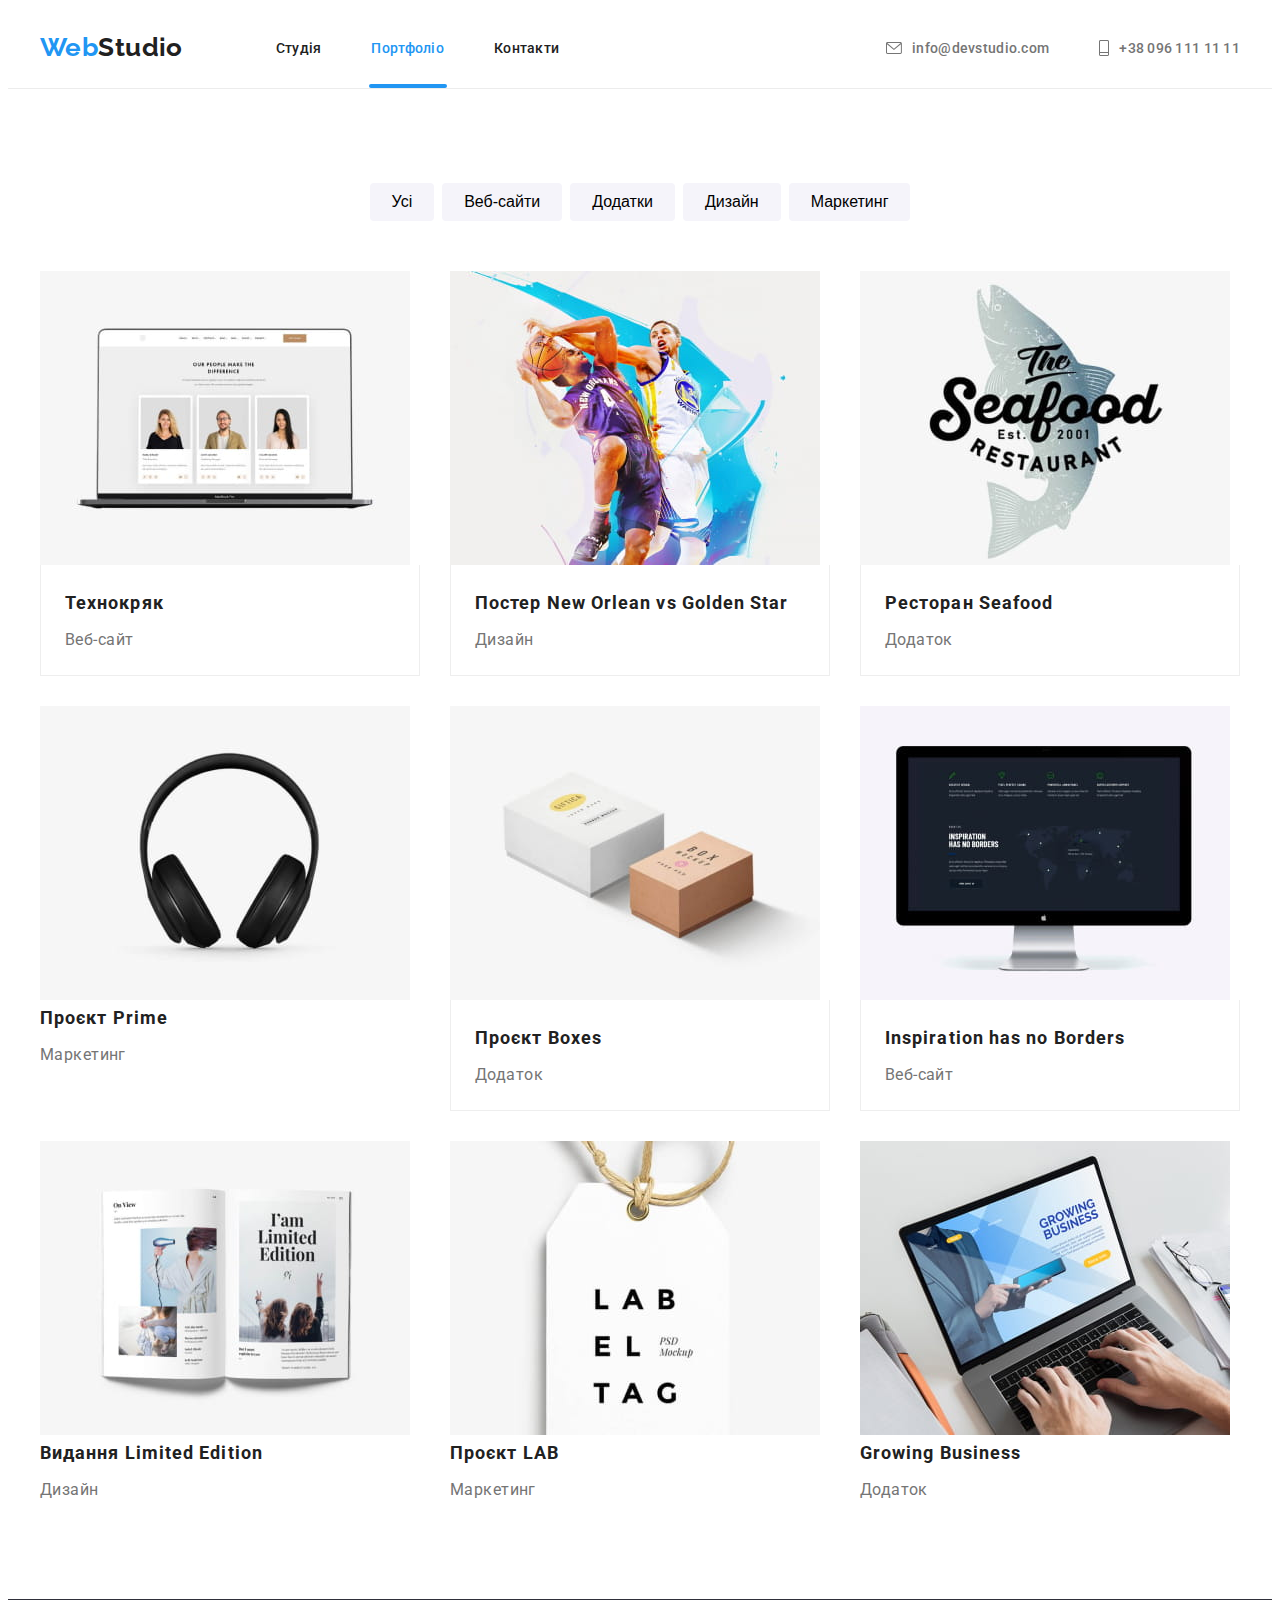
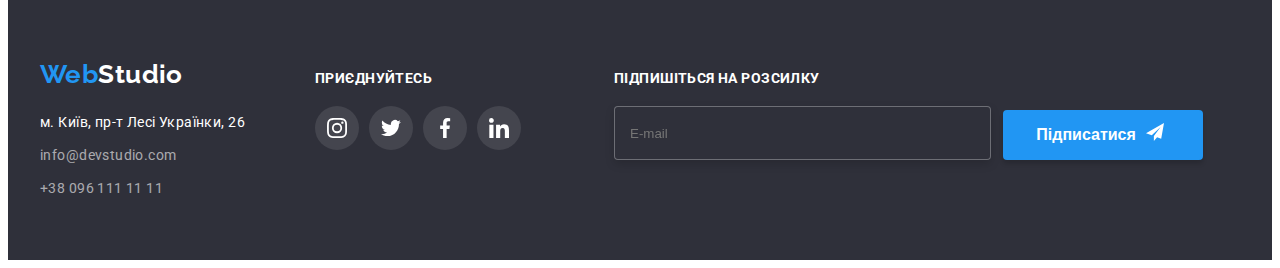
==== portfolio.html @ 69de902e "Initial commit" ====
<!DOCTYPE html>
<html lang="uk">
<head>
    <meta charset="UTF-8">
    <meta http-equiv="X-UA-Compatible" content="IE=edge">
    <meta name="viewport" content="width=device-width, initial-scale=1.0">
    <title>Document</title>
    <!--Нормалізатор стилів-->
    <link rel="stylesheet" href="https://cdnjs.cloudflare.com/ajax/libs/modern-normalize/1.1.0/modern-normalize.min.css" integrity="sha512-wpPYUAdjBVSE4KJnH1VR1HeZfpl1ub8YT/NKx4PuQ5NmX2tKuGu6U/JRp5y+Y8XG2tV+wKQpNHVUX03MfMFn9Q==" crossorigin="anonymous" referrerpolicy="no-referrer" />
    <!--Fonts-->
    <link rel="preconnect" href="https://fonts.googleapis.com">
<link rel="preconnect" href="https://fonts.gstatic.com" crossorigin>
<link href="https://fonts.googleapis.com/css2?family=Montserrat:wght@400;700&family=Raleway:wght@700&family=Roboto:wght@400;500;700;900&display=swap" rel="stylesheet">
    <!--css file-->
    <link rel="stylesheet" href="./css/styles.css">
</head>
<body>
    <header class="header">
     <div class="container header-container">
      <nav class="site-nav">
      <a href="./index.html" class="logo logo-header">Web<span class="logo-studio">Studio</span></a>
      <ul class="site-nav-links">
        <li><a class="link" href="./index.html">Студія</a></li>
        <li><a class="link current link-portfolio" href="./portfolio.html">Портфоліо</a></li>
        <li><a class="link" href="">Контакти</a></li>
      </ul>
      </nav>
      <ul class="contact-links">
        <li>
          <a class="link" href="mailto:info@devstudio.com">
            <svg class="contact-icon" width="16" height="12">
              <use href="./images/icons.svg#icon-letter"></use>
            </svg>info@devstudio.com</a></li>
        <li>
          <a class="link" href="tel:+380961111111">
           <svg class="contact-icon" width="10" height="16">
              <use href="./images/icons.svg#icon-phone"></use>
            </svg>+38 096 111 11 11</a></li>
      </ul> 
     </div>
    </header>
    <main>
        <section class="section-container">
          <div class="container">
            <h1 class="visualli-hidden">Приклади робіт</h1>
                <ul class="section-btn-list">
                    <li class="section-btn-item">
                        <button class="section-btn" type="button">Усі</button>
                    </li>
                    <li class="section-btn-item">
                        <button class="section-btn" type="button">Веб-сайти</button>
                    </li>
                    <li class="section-btn-item">
                        <button class="section-btn" type="button">Додатки</button>
                    </li>
                    <li class="section-btn-item">
                        <button class="section-btn" type="button">Дизайн</button>
                    </li>
                    <li class="section-btn-item">
                        <button class="section-btn" type="button">Маркетинг</button>
                    </li>
                </ul>
                <ul class="main-list">
                    <li class="main-item">
                      <a class="main-link" href="#" target="_blank">
                        <div class="main-thumb">
                          <img class="main-photo" src="./images/portfolio/img1.jpg" alt="Приклад веб-сайту Технокряк" width="370"/>
                          <div class="overlay">
                           <p class="overlay-desc">Ресурс пропонує комплексні пропозиції з різним рівнем функціоналу та сервісів. Все це дозволить відвідувачу отримати вичерпні відомості про компанію чи приватну особу.</p>
                          </div>
                        </div>
                      <div class="main-link-text">
                       <h2 class="main-caption" >Технокряк</h2>
                       <p class="desc">Веб-сайт</p>
                      </div>
                      </a>
                    </li>
                    <li class="main-item">
                      <a class="main-link" href="#" target="_blank">
                       <div class="main-thumb">
                        <img class="main-photo" src="./images/portfolio/img2.jpg" alt="Приклад дизайну постера" width="370"/>
                          <div class="overlay">
                           <p class="overlay-desc">Ресурс пропонує комплексні пропозиції з різним рівнем функціоналу та сервісів. Все це дозволить відвідувачу отримати вичерпні відомості про компанію чи приватну особу.</p>
                          </div>
                       </div>
                      <div class="main-link-text">
                       <h2 class="main-caption">Постер <span lang="en">New Orlean <span class="caption-vs">vs</span> Golden Star</span></h2>
                       <p class="desc">Дизайн</p>
                      </div>
                      </a>
                    </li>
                    <li class="main-item">
                      <a class="main-link" href="#" target="_blank">
                       <div class="main-thumb">
                        <img class="main-photo" src="./images/portfolio/img3.jpg" alt="Приклад додатку ресторану" width="370"/>
                          <div class="overlay">
                           <p class="overlay-desc">Ресурс пропонує комплексні пропозиції з різним рівнем функціоналу та сервісів. Все це дозволить відвідувачу отримати вичерпні відомості про компанію чи приватну особу.</p>
                          </div>
                       </div>
                      <div class="main-link-text">
                       <h2 class="main-caption">Ресторан <span lang="en">Seafood</span></h2>
                       <p class="desc">Додаток</p>
                      </div>
                      </a>
                    </li>
                    <li class="main-item">
                      <a class="main-link" href="#" target="_blank">
                        <div class="main-thumb">
                         <img class="main-photo" src="./images/portfolio/img4.jpg" alt="Приклад проєкт маркетингу" width="370"/>
                         <div class="overlay">
                           <p class="overlay-desc">Ресурс пропонує комплексні пропозиції з різним рівнем функціоналу та сервісів. Все це дозволить відвідувачу отримати вичерпні відомості про компанію чи приватну особу.</p>
                          </div>
                        </div>
                      <div class="man-link-text">
                       <h2 class="main-caption">Проєкт <span lang="en">Prime</span></h2>
                       <p class="desc">Маркетинг</p>
                      </div>
                      </a>
                    </li>
                    <li class="main-item">
                      <a class="main-link" href="#" target="_blank">
                        <div class="main-thumb">
                          <img class="main-photo" src="./images/portfolio/img5.jpg" alt="Приклад проєкту додатку" width="370"/>
                          <div class="overlay">
                           <p class="overlay-desc">Ресурс пропонує комплексні пропозиції з різним рівнем функціоналу та сервісів. Все це дозволить відвідувачу отримати вичерпні відомості про компанію чи приватну особу.</p>
                          </div>
                        </div>
                      <div class="main-link-text">
                       <h2 class="main-caption">Проєкт <span lang="en">Boxes</span></h2>
                       <p class="desc">Додаток</p>
                      </div>
                      </a>
                    </li>
                    <li class="main-item">
                      <a class="main-link" href="#" target="_blank">
                        <div class="main-thumb">
                         <img class="main-photo" src="./images/portfolio/img6.jpg" alt="Приклад проєту веб-сайту" width="370"/>
                         <div class="overlay">
                           <p class="overlay-desc">Ресурс пропонує комплексні пропозиції з різним рівнем функціоналу та сервісів. Все це дозволить відвідувачу отримати вичерпні відомості про компанію чи приватну особу.</p>
                          </div>
                        </div>
                      <div class="main-link-text">
                       <h2 class="main-caption"><span lang="en">Inspiration <span class="caption-no">has no</span> Borders</span></h2>
                       <p class="desc">Веб-сайт</p>
                      </div>
                      </a>
                    </li>
                    <li class="main-item">
                      <a class="main-link" href="#" target="_blank">
                        <div class="main-thumb">
                         <img class="main-photo" src="./images/portfolio/img7.jpg" alt="Приклад дизайну видання" width="370"/>
                         <div class="overlay">
                           <p class="overlay-desc">Ресурс пропонує комплексні пропозиції з різним рівнем функціоналу та сервісів. Все це дозволить відвідувачу отримати вичерпні відомості про компанію чи приватну особу.</p>
                          </div>
                        </div>
                      <div class="man-link-text">
                       <h2 class="main-caption">Видання <span lang="en">Limited Edition</span></h2>
                       <p class="desc">Дизайн</p>
                      </div>
                      </a>
                    </li>
                    <li class="main-item">
                      <a class="main-link" href="#" target="_blank">
                        <div class="main-thumb">
                         <img class="main-photo" src="./images/portfolio/img8.jpg" alt="Приклад проєкту маркетингу" width="370"/>
                         <div class="overlay">
                           <p class="overlay-desc">Ресурс пропонує комплексні пропозиції з різним рівнем функціоналу та сервісів. Все це дозволить відвідувачу отримати вичерпні відомості про компанію чи приватну особу.</p>
                          </div>
                        </div>
                      <div class="man-link-text">
                       <h2 class="main-caption">Проєкт <span lang="en"><span class="caption-lab">lab</span></span></h2>
                       <p class="desc">Маркетинг</p>
                      </div>
                      </a>
                    </li>
                    <li class="main-item">
                      <a class="main-link" href="#" target="_blank">
                        <div class="main-thumb">
                         <img class="main-photo" src="./images/portfolio/img9.jpg" alt="Приклад додатку" width="370"/>
                         <div class="overlay">
                           <p class="overlay-desc">Ресурс пропонує комплексні пропозиції з різним рівнем функціоналу та сервісів. Все це дозволить відвідувачу отримати вичерпні відомості про компанію чи приватну особу.</p>
                          </div>
                        </div>
                      <div class="man-link-text">
                       <h2 class="main-caption"> <span lang="en">Growing Business</span></h2>
                       <p class="desc">Додаток</p>
                      </div>
                      </a>
                    </li>
                </ul>
                </div>
        </section>
    </main>
    <footer class="footer">
      <div class="footer-container container">
        <div class="footer-adress">
          <a href="" class="logo">Web<span class="logo-footer">Studio</span></a>
         <address class="adress-box">
         <ul class="address-list">
          <li class="addres-item">
            <a href="https://goo.gl/maps/CPtrU1FHBa2aNyZL9" class="address-link" target="_blank" rel="noopener noreferrer nofollow">м. Київ, пр-т Лесі Українки, 26</a>
          </li>
          <li class="addres-item"><a href="mailto:info@devstudio.com" class="contact-link">info@devstudio.com</a></li>
          <li class="addres-item"><a href="tel:+380961111111" class="contact-link">+38 096 111 11 11</a></li>
         </ul>
         </address>
        </div>
        <div class="footer-links">
         <p class="footer-title">Приєднуйтесь</p>
         <ul class="footer-list">
          <li>
              <a class="footer-link" href="https://www.instagram.com/" target="_blank" rel="noopener nereffer" aria-label="instagram">
              <svg class="footer-icon" width="20" height="20">
                <use href="./images/icons.svg#icon-instagram">
                </use>
              </svg>
              </a>
            </li>
            <li>
              <a class="footer-link" href="https://twitter.com/" target="_blank" rel="noopener nereffer" aria-label="twitter">
              <svg class="footer-icon" width="20" height="20">
                <use href="./images/icons.svg#icon-twitter">
                </use>
              </svg>
              </a>
            </li>
            <li>
              <a class="footer-link" href="https://uk-ua.facebook.com/" target="_blank" rel="noopener nereffer" aria-label="facebook">
              <svg class="footer-icon" width="20" height="20">
                <use href="./images/icons.svg#icon-facebook">
                </use>
              </svg>
              </a>
            </li>
            <li>
              <a class="footer-link" href="https://ua.linkedin.com/" target="_blank" rel="noopener nereffer" aria-label="linkedin">
              <svg class="footer-icon" width="20" height="20">
                <use href="./images/icons.svg#icon-linkedin">
                </use>
              </svg>
              </a>
            </li>
         </ul>
       </div>
       <div class="footer-sub">
        <label class="footer-field">
          <strong class="footer-label-text">Підпишіться на розсилку</strong>
          <input class="footer-mail-input" type="email" name="user-email" placeholder="E-mail"/>
        </label>
        <button class="footer-btn" type="submit">
          Підписатися
          <svg class="icon-send" width="24" height="24">
          <use href="./images/icons.svg#icon-send"></use>
        </svg>
        </button>
      </div>
      </div>
    </footer>
</body>
</html>
---- css/styles.css ----
/*index.html*/
/*колір основного тексту #212121 */
/*другий основний колір #757575 */
/*білий #FFFFFF
/*колір-акцент #2196F3
/*колір тел.меіл футера rgba(255, 255, 255, 0.6)*/

:root {
    /*Шрифти*/
    --main-font: Roboto, sans-serif;
    --secondary-font: Raleway, sans-serif;
    /*Основні кольори тексту*/
    --main-txt-color: #212121;
    --secondary-txt-color: #757575;
    --accent-txt-color: #2196F3;
    --light-txt-color: #FFFFFF;
    --bg-color: #2F303A;
}

body {
    font-family: var(--main-font);
    color: var(--main-txt-color);
    font-size: 14px;
    letter-spacing: 0.03em;
}

/*reset*/
h1,
h2,
h3,
h4,
h5,
h6,
p,
ul {
    list-style: none;
    margin: 0;
    padding: 0;
}

img {
    display: block;
    max-width: 100%;
    height: auto;
}

.section-container {
    padding-top: 94px;
    padding-bottom: 94px;
}

/*Хедер*/
.container {
    width: 1200px;
    padding-left: 15px;
    padding-right: 15px;
    margin-left: auto;
    margin-right: auto;


    /*outline: red solid 1px;*/
}

.site-nav-links {
    display: flex;
    gap: 50px;
    margin-right: auto;
}

.header-container {
    display: flex;
    align-items: center;
}

.logo {
    text-decoration: none;
    font-family: var(--secondary-font);
    color: var(--accent-txt-color);
    font-weight: 700;
    font-size: 26px;
    line-height: calc(31 / 26);
}

.logo-header {
    padding-top: 24px;
    padding-bottom: 25px;
    margin-right: 93px;

}

.logo-studio {
    color: var(--main-txt-color);
    font-family: var(--secondary-font);
}


/*Основні посилання хедера*/
.site-nav {
    display: flex;
}

.site-nav-links .link {
    text-decoration: none;
    color: var(--main-txt-color);
    font-weight: 500;
    line-height: calc(16 / 14);
    letter-spacing: 0.02em;

    transition: color 250ms cubic-bezier(0.4, 0, 0.2, 1);
}

.site-nav-links .link:hover,
.site-nav-links .link:focus {
    color: var(--accent-txt-color);
}

.site-nav-links .link.current {
    color: var(--accent-txt-color);
}

.link-studio {
    position: relative;
}

.link-studio.current:after {
    content: "";
    display: inline-block;
    width: 48px;
    height: 4px;
    background-color: var(--accent-txt-color);
    border-radius: 2px;

    position: absolute;
    bottom: 0;
    right: -2px;
}

.link {
    display: block;
    padding-top: 32px;
    padding-bottom: 32px;
}


/*Контакти хедера*/
.contact-links {
    display: flex;
    gap: 50px;
    margin-left: auto;

}

.contact-links .link {
    display: flex;
    align-items: center;
    gap: 10px;
    text-decoration: none;
    font-weight: 500;
    line-height: calc(16 / 14);
    letter-spacing: 0.02em;
    color: var(--secondary-txt-color);

    transition: color 250ms cubic-bezier(0.4, 0, 0.2, 1);
}

.link:hover,
.link:focus {
    color: var(--accent-txt-color);
}

.contact-icon {
    fill: currentColor;
}

/*Вступна секція*/
.hero {
    max-width: 1600px;
    height: 600px;
    margin-left: auto;
    margin-right: auto;
    background-image: linear-gradient(to right,
            rgba(47, 48, 58, 0.4),
            rgba(47, 48, 58, 0.4)),
        url(../images/background-img/hero-Img.jpg);
    background-size: cover;
    background-position: center;
    background-repeat: no-repeat;
    background-color: var(--bg-color);
    padding-top: 200px;
    padding-bottom: 200px;
}

.hero-container {
    display: flex;
    flex-wrap: wrap;
    width: 696px;
    justify-content: center;
}

.hero-title {
    font-weight: 900;
    font-size: 44px;
    line-height: calc(60 / 44);
    text-align: center;
    letter-spacing: 0.06em;
    text-transform: uppercase;
    color: var(--light-txt-color);
    margin-bottom: 30px;
}

.btn {
    background: var(--accent-txt-color);
    box-shadow: 0px 4px 4px rgba(0, 0, 0, 0.15);
    border-radius: 4px;
    font-weight: 700;
    font-size: 16px;
    line-height: calc(30 / 16);
    letter-spacing: 0.06em;
    color: var(--light-txt-color);
    cursor: pointer;
    width: 216px;
    height: 50px;
    border: none;

    transition: background-color 250ms cubic-bezier(0.4, 0, 0.2, 1);
}

.btn:hover,
.btn:focus {
    background: #188CE8;
}

/*Про нас*/
.visualli-hidden {
    position: absolute;
    white-space: nowrap;
    width: 1px;
    height: 1px;
    overflow: hidden;
    border: 0;
    padding: 0;
    clip: rect(0 0 0 0);
    clip-path: inset(50%);
    margin: -1px;
}

.about-container {
    display: flex;
    gap: 30px;
}

.about-container-link {
    width: 270px;
}

.box-antenna {
    display: flex;
    justify-content: center;
    align-items: center;
    width: 270px;
    height: 120px;
    margin-bottom: 30px;
    background-color: #F5F4FA;
    border-radius: 4px;
}

.box-clock {
    display: flex;
    justify-content: center;
    align-items: center;
    width: 270px;
    height: 120px;
    margin-bottom: 30px;
    background-color: #F5F4FA;
    border-radius: 4px;
}

.box-diagrama {
    display: flex;
    justify-content: center;
    align-items: center;
    width: 270px;
    height: 120px;
    margin-bottom: 30px;
    background-color: #F5F4FA;
    border-radius: 4px;
}

.box-astronaut {
    display: flex;
    justify-content: center;
    align-items: center;
    width: 270px;
    height: 120px;
    margin-bottom: 30px;
    background-color: #F5F4FA;
    border-radius: 4px;
}

.caption {
    font-weight: 700;
    font-size: 14px;
    line-height: calc(16 / 14);
    text-transform: uppercase;
    margin-bottom: 10px;
}

.text {
    font-weight: 400;
    font-size: 14px;
    line-height: calc(24 / 14);
    color: var(--secondary-txt-color);
}

.about-box {
    padding-top: 0;
    padding-bottom: 94px;
}

.subject {
    font-weight: 700;
    font-size: 36px;
    line-height: calc(42 / 36);
    text-align: center;
}

.about-list {
    display: flex;
    gap: 30px;
    margin-top: 50px;
}

.about-item {
    position: relative;

}

.about-list-box {
    width: 370px;
    height: 70px;
    background-color: rgba(47, 48, 58, 0.8);

    position: absolute;
    bottom: 0;

}

.about-list-title {
    line-height: calc(16 / 14);
    text-transform: uppercase;
    color: var(--light-txt-color);
    text-align: center;
    padding-top: 27px;
    padding-bottom: 27px;


}

.team {
    background: #F5F4FA;
}

.heading {
    font-weight: 700;
    font-size: 36px;
    line-height: calc(42 / 36);
    text-align: center;
}

.team-list {
    display: flex;
    gap: 30px;
    flex-wrap: wrap;
    flex-basis: calc((100% - 30px * 3) / 4);
    margin-top: 50px;
}

.team-item {
    background: var(--light-txt-color);
    box-shadow: 0px 1px 3px rgba(0, 0, 0, 0.12), 0px 1px 1px rgba(0, 0, 0, 0.14), 0px 2px 1px rgba(0, 0, 0, 0.2);
    border-radius: 0px 0px 4px 4px;
}

.team-item-container {
    padding: 30px;
}

.heading-subtitle {
    font-weight: 500;
    font-size: 16px;
    line-height: calc(19 / 16);
    text-align: center;
    margin-bottom: 10px;
}

.desk {
    font-weight: 400;
    font-size: 16px;
    line-height: calc(19 / 16);
    text-align: center;
    color: var(--secondary-txt-color);
    margin-bottom: 16px;
}

.social-links {
    display: flex;
    gap: 10px;
    justify-content: center;
}

.social-link {
    display: flex;
    align-items: center;
    justify-content: center;
    width: 44px;
    height: 44px;
    border-radius: 50%;
    fill: #AFB1B8;

    transition: fill 250ms cubic-bezier(0.4, 0, 0.2, 1), background-color 250ms cubic-bezier(0.4, 0, 0.2, 1);
}

.social-link:hover .social-icon,
.social-link:focus .social-icon {
    fill: var(--light-txt-color);
}

.social-link:hover,
.social-link:focus {
    background-color: var(--accent-txt-color);
}

.client-title {
    font-weight: 700;
    font-size: 36px;
    line-height: calc(42 / 36);
    text-align: center;
    margin-bottom: 50px;
}

.client-list {
    display: flex;
    gap: 30px;
    justify-content: center;
}

.client-link {
    display: flex;
    align-items: center;
    justify-content: center;
    width: 170px;
    height: 92px;
    border: #AFB1B8 solid 1px;
    border-radius: 4px;

    transition: fill 250ms cubic-bezier(0.4, 0, 0.2, 1), border-color 250ms cubic-bezier(0.4, 0, 0.2, 1), color 250ms cubic-bezier(0.4, 0, 0.2, 1);
}

.icon-client {
    fill: #AFB1B8;

    transition: fill 250ms cubic-bezier(0.4, 0, 0.2, 1);
}

.client-link:hover,
.client-link:focus {
    border-color: var(--accent-txt-color);
    color: var(--accent-txt-color);
}

.client-link:hover .icon-client,
.client-link:focus .icon-client {
    fill: currentColor;
}
/**
  |============================
  | Footer
  |============================
*/

.footer {
    background: var(--bg-color);
    padding-top: 60px;
    padding-bottom: 60px;
}

.footer-container {
    display: flex;
    width: 1200px;
    margin-left: auto;
    margin-right: auto;
    align-items: baseline;
    padding-left: 15px;
    padding-right: 15px;
}

.logo-footer {
    color: var(--light-txt-color);
    font-family: var(--secondary-font);
}

.adress-box {
    margin-top: 20px;
}

.address-list {
    font-style: normal;
    text-decoration: none;
    line-height: calc (24 / 14);
}

.address-link {
    text-decoration: none;
    font-weight: 400;
    line-height: calc(24 / 14);
    color: var(--light-txt-color);

    transition: color 250ms cubic-bezier(0.4, 0, 0.2, 1);
}

.contact-link {
    font-style: normal;
    text-decoration: none;
    font-weight: 400;
    line-height: calc(24 / 14);
    color: rgba(255, 255, 255, 0.6);

    transition: color 250ms cubic-bezier(0.4, 0, 0.2, 1);
}

.addres-item:not(:last-child) {
    margin-bottom: 9px;
}

.address-link:hover,
.address-link:focus {
    color: var(--accent-txt-color);
}

.contact-link:hover,
.contact-link:focus {
    color: var(--accent-txt-color);
}

.footer-adress {
    margin-right: 70px;
}

.footer-title {
    font-weight: 700;
    text-transform: uppercase;
    font-size: 14px;
    line-height: calc(16 / 14);
    text-align: left;
    color: var(--light-txt-color);
}

.footer-list {
    display: flex;
    gap: 10px;
}

.footer-links {
    display: flex;
    flex-direction: column;
    gap: 20px;
    margin-right: 93px;
}

.footer-link {
    display: flex;
    align-items: center;
    justify-content: center;
    width: 44px;
    height: 44px;
    border-radius: 50%;
    background-color: rgba(255, 255, 255, 0.1);
    color: var(--light-txt-color);

    transition: background-color 250ms cubic-bezier(0.4, 0, 0.2, 1);
}

.footer-link:hover,
.footer-link:focus {
    background-color: var(--accent-txt-color);
}

.footer-icon {
    fill: currentColor;
}
.backdrop {
    position: fixed;
    top: 0;
    left: 0;

    width: 100%;
    height: 100%;
    background-color: rgba(0, 0, 0, 0.2);
    transition: visibility 250ms cubic-bezier(0.4, 0, 0.2, 1), opacity 250ms cubic-bezier(0.4, 0, 0.2, 1);
}
.backdrop.is-hidden {
    opacity: 0;
    pointer-events: none;
    visibility:visible;
}
.modal {
    position: absolute;
    top: 50%;
    left: 50%;
    transform: translate(-50%, -50%);

    width: 528px;
    min-height: 581px;
    background-color: var(--light-txt-color);
    box-shadow: 0px 1px 3px rgba(0, 0, 0, 0.12), 0px 1px 1px rgba(0, 0, 0, 0.14), 0px 2px 1px rgba(0, 0, 0, 0.2);
    border-radius: 4px;
    padding: 40px;   
}

.modal-btn {
    position: absolute;
    top: 8px;
    right: 8px;

    display: flex;
    justify-content: center;
    align-items: center;
    background-color: var(--light-txt-color);
    border: 1px solid rgba(0, 0, 0, 0.1);
    width: 30px;
    height: 30px;
    border-radius: 50%;
    cursor: pointer;

}
.close-icon { 
    transition: fill 250ms cubic-bezier(0.4, 0, 0.2, 1);
}
.modal-btn:hover .close-icon {
    fill: var(--accent-txt-color);
}
.modal-btn:focus .close-icon {
    fill: var(--accent-txt-color);
}
.footer-sub {
    display: flex;
    gap: 12px;
    align-items: flex-end;
}
.footer-field {
    position: relative;
    
    display: flex;
    flex-direction: column;

}
.footer-label-text {
    display: block;
    font-weight: 700;
    font-size: 14px;
    line-height: calc(16 / 14);
    color: var(--light-txt-color);
    text-transform: uppercase;
    margin-bottom: 20px;
}
.footer-mail-input {
    
    width: 358px;
    height: 50px;
    padding-left: 15px;
    border: 1px solid rgba(255, 255, 255, 0.3);
    border-radius: 4px;
    filter: drop-shadow(0px 4px 4px rgba(0, 0, 0, 0.15));
    background-color: var(--bg-color);
    color: rgba(255, 255, 255, 0.6);
    opacity: 1;

}
.footer-mail-input:focus::placeholder {
    opacity: 0;

}
.footer-btn {
    display: flex;
    align-items: center;
    justify-content: center;
    gap: 10px;

    width: 200px;
    height: 50px;
    font-weight: 700;
    font-size: 16px;
    line-height: calc(30 / 16);
    color: var(--light-txt-color);
    background-color: var(--accent-txt-color);
    box-shadow: 0px 4px 4px rgba(0, 0, 0, 0.15);
    border-radius: 4px;
    border: none;
    cursor: pointer;

    transition: background-color 250ms cubic-bezier(0.4, 0, 0.2, 1);
}
.footer-btn:hover,
.footer-btn:focus {
    background-color: #188CE8;
}
.icon-send {
    fill: var(--light-txt-color);
}

/**
  |============================
  | register-form
  |============================
*/

.register-form-title {
    display: block;
    font-weight: 700;
    font-size: 20px;
    line-height: calc(23 / 20);
    text-align: center;
    margin-bottom: 12px;
}
.register-form-group {
    margin-bottom: 25px;

}
.register-form-field {
    position: relative;
    display: block;
   
}
.register-form-field:not(:last-child) {
    margin-bottom: 10px;
}
.register-form-name {
    display: block;
    font-weight: 400;
    font-size: 12px;
    line-height: calc(14 / 12);
    letter-spacing: 0.01em;
    color: var(--secondary-txt-color);
    margin-bottom: 4px;
}
.register-form--message {
    display: block;
    resize: none;
    width: 448px;
    height: 120px;
    border: 1px solid rgba(33, 33, 33, 0.2);
    border-radius: 4px;
    padding: 12px 16px 12px 16px;
    outline: transparent;
    font-size: 12px;

    transition: border-color 250ms cubic-bezier(0.4, 0, 0.2, 1);
}
.register-form--message:focus, 
.register-form--message:hover {
    border-color: var(--accent-txt-color);
}
.register-form--message::placeholder {
    font-size: 12px;
    line-height: calc(14 / 12);
    letter-spacing: 0.01em;
    color: var(--secondary-txt-color);
}
.register-form-agreement {
    display: flex;
    gap: 7px;
    align-items: center;
    justify-content: center;
    margin-bottom: 30px;
}
.icon-check {
    fill: var(--light-txt-color);
    opacity: 0;

    transition: opacity 250ms cubic-bezier(0.4, 0, 0.2, 1);
}
.register-form-checkbox:checked + .register-form-icons .icon-check {
    opacity: 1;
}
.icon-uncheck {
    opacity: 1;
    transition: opacity 250ms cubic-bezier(0.4, 0, 0.2, 1);
    
}
.register-form-checkbox:checked + .register-form-icons .icon-uncheck {
    opacity: 0;
}
.register-form-input {
   width: 448px;
   height: 40px;
   border: 1px solid rgba(33, 33, 33, 0.2);
   border-radius: 4px;
   padding-left: 45px;
   padding-right: 45px;
   outline: transparent;

   transition: border-color 250ms cubic-bezier(0.4, 0, 0.2, 1);
}
.register-form-input:focus,
.register-form-input:hover {
    border-color: var(--accent-txt-color);
}

.register-icon {
    position: absolute;
    bottom: 11px;
    left: 12px;
    fill: var(--main-txt-color);

    transition: fill 250ms cubic-bezier(0.4, 0, 0.2, 1);
}
.register-form-input:focus + .register-icon {
    fill: var(--accent-txt-color);
}
.register-form-input:hover + .register-icon {
    fill: var(--accent-txt-color);
}
.register-form-desc {
    line-height: calc(24 / 14);
    color: var(--secondary-txt-color);
    user-select: none;
}
.register-form-link {
    line-height: calc(24 / 14);
    color: var(--accent-txt-color);
    text-decoration: underline;
}

.register-form-btn {
    display: flex;
    margin: 0 auto;
    align-items: center;
    justify-content: center;
    padding: 10px 28px;

    width: 200px;
    height: 50px;
    font-weight: 700;
    font-size: 16px;
    line-height: calc(30 / 16);
    letter-spacing: 0.06em;
    color: var(--light-txt-color);
    background-color: var(--accent-txt-color);
    box-shadow: 0px 4px 4px rgba(0, 0, 0, 0.15);
    border-radius: 4px;
    border: none;
    cursor: pointer;
    
    transition: background-color 250ms cubic-bezier(0.4, 0, 0.2, 1);
}
.register-form-btn:hover,
.register-form-btn:focus {
    background-color: #188CE8;
}


/**
  |============================
  | Portfolio
  |============================
*/

.header {
    background: var(--light-txt-color);
    border-bottom: 1px solid #ECECEC;
}

.link-portfolio {
    position: relative;
}

.link-portfolio.current:after {
    content: "";
    display: inline-block;
    position: absolute;
    bottom: 0;
    right: -3px;
    width: 78px;
    height: 4px;
    background-color: var(--accent-txt-color);
    border-radius: 2px;

}

.section-btn-list {
    font-weight: 500;
    font-size: 16px;
    line-height: calc(26 / 16);
    color: var(--main-txt-color);
    display: flex;
    gap: 8px;
    margin-bottom: 50px;
    justify-content: center;
}

.section-btn {
    border: none;
    background: #F5F4FA;
    border-radius: 4px;
    font-weight: 500;
    font-size: 16px;
    line-height: 26px;
    border-radius: 4px;
    cursor: pointer;
    padding: 6px 22px 6px 22px;

    transition: color 250ms cubic-bezier(0.4, 0, 0.2, 1), background-color 250ms cubic-bezier(0.4, 0, 0.2, 1), box-shadow 250ms cubic-bezier(0.4, 0, 0.2, 1);
}

.section-btn:hover,
.section-btn:focus {
    color: var(--light-txt-color);
    background-color: var(--accent-txt-color);
    box-shadow: 0px 3px 1px rgba(0, 0, 0, 0.1), 0px 1px 2px rgba(0, 0, 0, 0.08), 0px 2px 2px rgba(0, 0, 0, 0.12);

}

a {
    text-decoration: none;
}

.main-list {
    display: flex;
    flex-wrap: wrap;
    gap: 30px;
}

.main-link {
    display: block;
    

    transition: box-shadow 250ms cubic-bezier(0.4, 0, 0.2, 1);
}
.main-thumb {
    position: relative;
    overflow: hidden;
}
.overlay {
    position: absolute;
    top: 0;
    left: 0;
    width: 100%;
    height: 100%;
    display: flex;
    justify-content: center;
    align-items: center;

    transform: translateY(100%);
    
}
.overlay-desc {
    font-weight: 400;
    font-size: 18px;
    line-height: calc(28 / 18);
    color: var(--light-txt-color);
    padding: 63px 24px 63px 24px;
    background-color: rgba(33, 150, 243, 0.9);

}

.main-link:hover,
.main-link:focus {
    box-shadow: 1px 4px 6px 0px rgba(0, 0, 0, 0.16), 0px 4px 4px 0px rgba(0, 0, 0, 0.06), 0px 1px 1px 0px rgba(0, 0, 0, 0.12);
}

.main-item {
    flex-basis: calc((100% - 30px * 2) / 3);
}
.main-link:hover .overlay,
.main-link:focus .overlay {
    transform: translateY(0);
    transition: transform 250ms cubic-bezier(0.4, 0, 0.2, 1);
}

.main-photo {
    background: var(--light-txt-color);
}

.main-link-text {
    padding: 20px 24px 20px 24px;
    border-bottom: 1px solid #EEEEEE;
    border-right: 1px solid #EEEEEE;
    border-left: 1px solid #EEEEEE;
}

.main-caption {
    text-transform: capitalize;
    font-weight: 700;
    font-size: 18px;
    line-height: calc(36 / 18);
    letter-spacing: 0.06em;
    color: var(--main-txt-color);
    margin-bottom: 4px;
}

.caption-vs {
    text-transform: none;
}

.caption-no {
    text-transform: none;
}

.caption-lab {
    text-transform: uppercase;
}

.desc {
    font-weight: 400;
    font-size: 16px;
    line-height: calc(30 / 16);
    color: var(--secondary-txt-color);
}
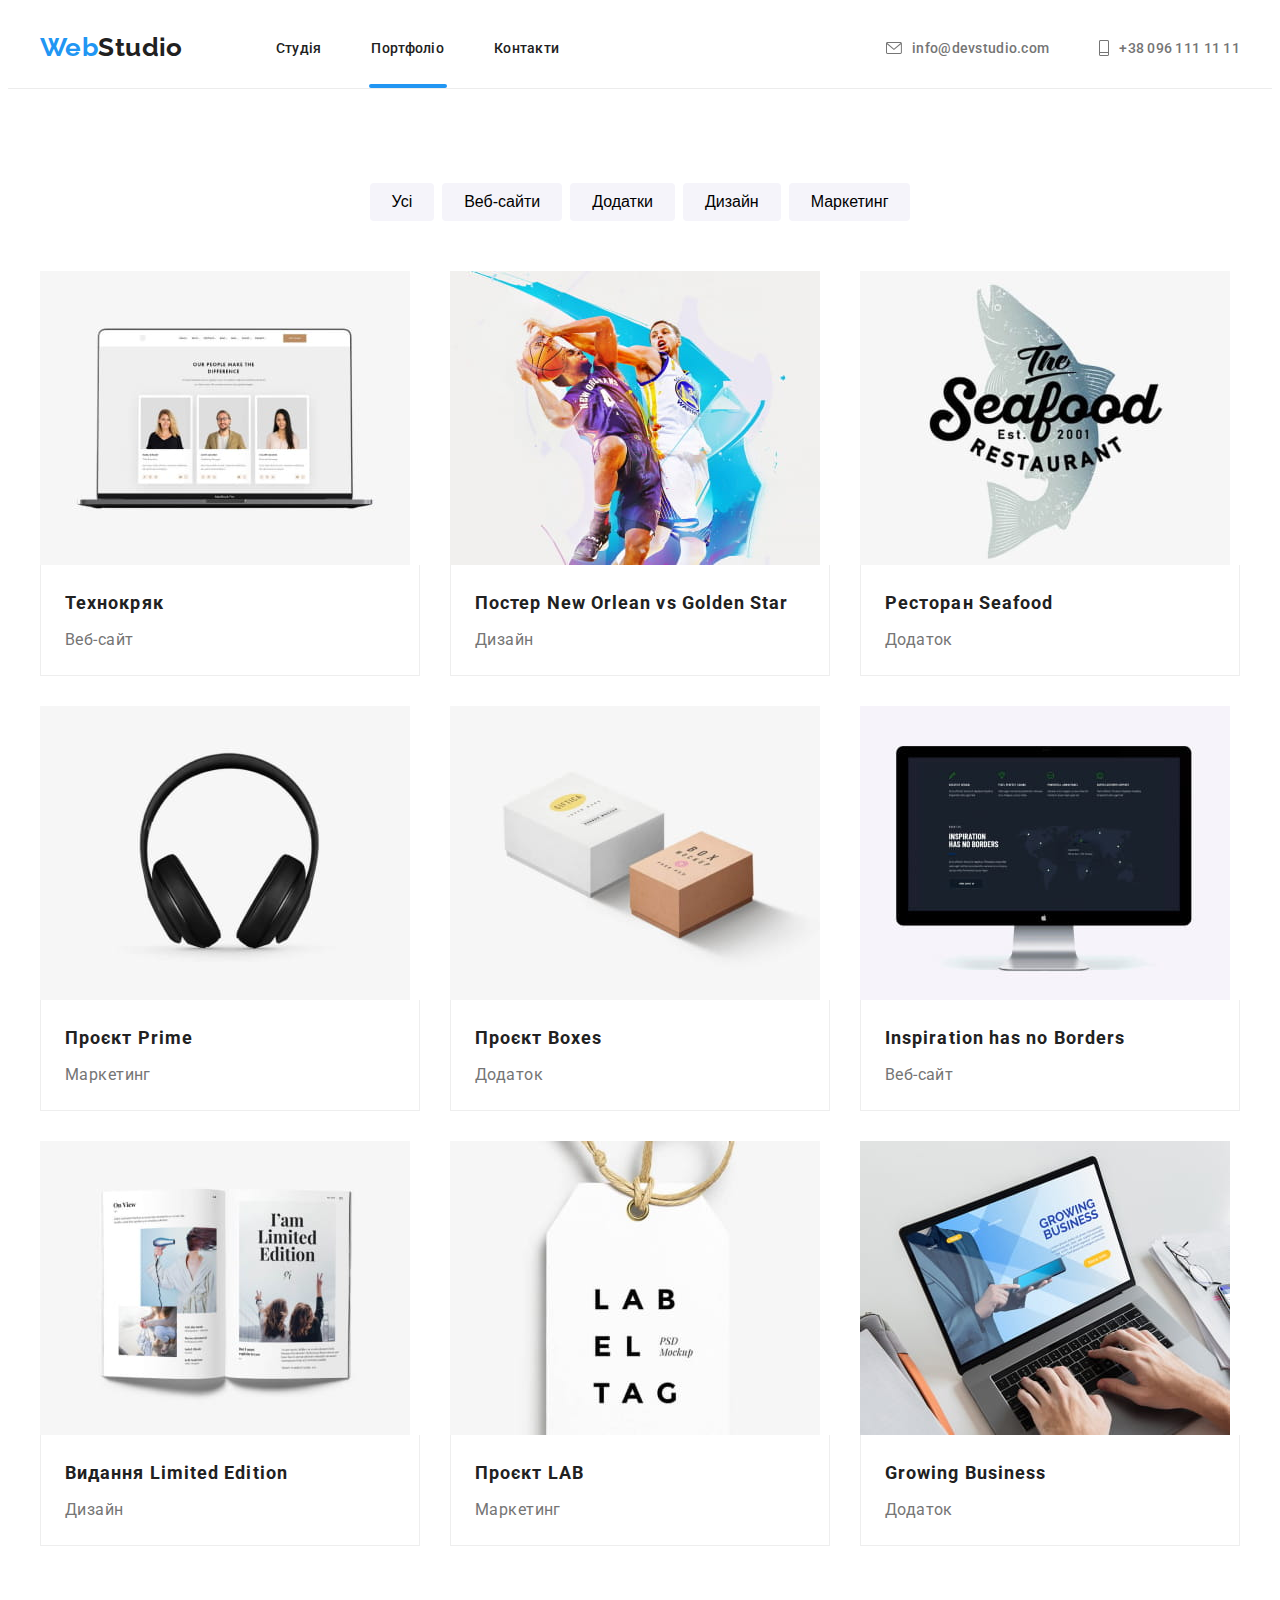
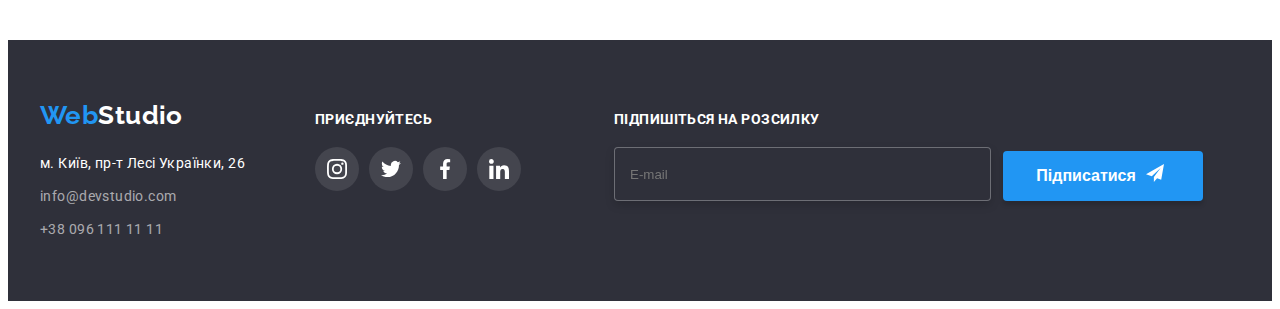
==== commit 4e3a03d1: "add changes" ====
--- a/portfolio.html
+++ b/portfolio.html
@@ -1,260 +1,434 @@
 <!DOCTYPE html>
 <html lang="uk">
-<head>
-    <meta charset="UTF-8">
-    <meta http-equiv="X-UA-Compatible" content="IE=edge">
-    <meta name="viewport" content="width=device-width, initial-scale=1.0">
+  <head>
+    <meta charset="UTF-8" />
+    <meta http-equiv="X-UA-Compatible" content="IE=edge" />
+    <meta name="viewport" content="width=device-width, initial-scale=1.0" />
     <title>Document</title>
     <!--Нормалізатор стилів-->
-    <link rel="stylesheet" href="https://cdnjs.cloudflare.com/ajax/libs/modern-normalize/1.1.0/modern-normalize.min.css" integrity="sha512-wpPYUAdjBVSE4KJnH1VR1HeZfpl1ub8YT/NKx4PuQ5NmX2tKuGu6U/JRp5y+Y8XG2tV+wKQpNHVUX03MfMFn9Q==" crossorigin="anonymous" referrerpolicy="no-referrer" />
+    <link
+      rel="stylesheet"
+      href="https://cdnjs.cloudflare.com/ajax/libs/modern-normalize/1.1.0/modern-normalize.min.css"
+      integrity="sha512-wpPYUAdjBVSE4KJnH1VR1HeZfpl1ub8YT/NKx4PuQ5NmX2tKuGu6U/JRp5y+Y8XG2tV+wKQpNHVUX03MfMFn9Q=="
+      crossorigin="anonymous"
+      referrerpolicy="no-referrer"
+    />
     <!--Fonts-->
-    <link rel="preconnect" href="https://fonts.googleapis.com">
-<link rel="preconnect" href="https://fonts.gstatic.com" crossorigin>
-<link href="https://fonts.googleapis.com/css2?family=Montserrat:wght@400;700&family=Raleway:wght@700&family=Roboto:wght@400;500;700;900&display=swap" rel="stylesheet">
+    <link rel="preconnect" href="https://fonts.googleapis.com" />
+    <link rel="preconnect" href="https://fonts.gstatic.com" crossorigin />
+    <link
+      href="https://fonts.googleapis.com/css2?family=Montserrat:wght@400;700&family=Raleway:wght@700&family=Roboto:wght@400;500;700;900&display=swap"
+      rel="stylesheet"
+    />
     <!--css file-->
-    <link rel="stylesheet" href="./css/styles.css">
-</head>
-<body>
+    <link rel="stylesheet" href="./css/styles.css" />
+  </head>
+  <body>
     <header class="header">
-     <div class="container header-container">
-      <nav class="site-nav">
-      <a href="./index.html" class="logo logo-header">Web<span class="logo-studio">Studio</span></a>
-      <ul class="site-nav-links">
-        <li><a class="link" href="./index.html">Студія</a></li>
-        <li><a class="link current link-portfolio" href="./portfolio.html">Портфоліо</a></li>
-        <li><a class="link" href="">Контакти</a></li>
-      </ul>
-      </nav>
-      <ul class="contact-links">
-        <li>
-          <a class="link" href="mailto:info@devstudio.com">
-            <svg class="contact-icon" width="16" height="12">
-              <use href="./images/icons.svg#icon-letter"></use>
-            </svg>info@devstudio.com</a></li>
-        <li>
-          <a class="link" href="tel:+380961111111">
-           <svg class="contact-icon" width="10" height="16">
-              <use href="./images/icons.svg#icon-phone"></use>
-            </svg>+38 096 111 11 11</a></li>
-      </ul> 
-     </div>
+      <div class="container header__container">
+        <nav class="nav">
+          <a href="./index.html" class="logo header__logo"
+            >Web<span class="logo__text">Studio</span></a
+          >
+          <ul class="nav__list">
+            <li><a class="nav__link" href="./index.html">Студія</a></li>
+            <li>
+              <a
+                class="nav__link current link-portfolio"
+                href="./portfolio.html"
+                >Портфоліо</a
+              >
+            </li>
+            <li><a class="nav__link" href="">Контакти</a></li>
+          </ul>
+        </nav>
+        <ul class="contacts">
+          <li>
+            <a class="contacts__link" href="mailto:info@devstudio.com">
+              <svg class="contacts__icon" width="16" height="12">
+                <use href="./images/icons.svg#icon-letter"></use></svg
+              >info@devstudio.com</a
+            >
+          </li>
+          <li>
+            <a class="contacts__link" href="tel:+380961111111">
+              <svg class="contacts__icon" width="10" height="16">
+                <use href="./images/icons.svg#icon-phone"></use></svg
+              >+38 096 111 11 11</a
+            >
+          </li>
+        </ul>
+      </div>
     </header>
     <main>
-        <section class="section-container">
-          <div class="container">
-            <h1 class="visualli-hidden">Приклади робіт</h1>
-                <ul class="section-btn-list">
-                    <li class="section-btn-item">
-                        <button class="section-btn" type="button">Усі</button>
-                    </li>
-                    <li class="section-btn-item">
-                        <button class="section-btn" type="button">Веб-сайти</button>
-                    </li>
-                    <li class="section-btn-item">
-                        <button class="section-btn" type="button">Додатки</button>
-                    </li>
-                    <li class="section-btn-item">
-                        <button class="section-btn" type="button">Дизайн</button>
-                    </li>
-                    <li class="section-btn-item">
-                        <button class="section-btn" type="button">Маркетинг</button>
-                    </li>
-                </ul>
-                <ul class="main-list">
-                    <li class="main-item">
-                      <a class="main-link" href="#" target="_blank">
-                        <div class="main-thumb">
-                          <img class="main-photo" src="./images/portfolio/img1.jpg" alt="Приклад веб-сайту Технокряк" width="370"/>
-                          <div class="overlay">
-                           <p class="overlay-desc">Ресурс пропонує комплексні пропозиції з різним рівнем функціоналу та сервісів. Все це дозволить відвідувачу отримати вичерпні відомості про компанію чи приватну особу.</p>
-                          </div>
-                        </div>
-                      <div class="main-link-text">
-                       <h2 class="main-caption" >Технокряк</h2>
-                       <p class="desc">Веб-сайт</p>
-                      </div>
-                      </a>
-                    </li>
-                    <li class="main-item">
-                      <a class="main-link" href="#" target="_blank">
-                       <div class="main-thumb">
-                        <img class="main-photo" src="./images/portfolio/img2.jpg" alt="Приклад дизайну постера" width="370"/>
-                          <div class="overlay">
-                           <p class="overlay-desc">Ресурс пропонує комплексні пропозиції з різним рівнем функціоналу та сервісів. Все це дозволить відвідувачу отримати вичерпні відомості про компанію чи приватну особу.</p>
-                          </div>
-                       </div>
-                      <div class="main-link-text">
-                       <h2 class="main-caption">Постер <span lang="en">New Orlean <span class="caption-vs">vs</span> Golden Star</span></h2>
-                       <p class="desc">Дизайн</p>
-                      </div>
-                      </a>
-                    </li>
-                    <li class="main-item">
-                      <a class="main-link" href="#" target="_blank">
-                       <div class="main-thumb">
-                        <img class="main-photo" src="./images/portfolio/img3.jpg" alt="Приклад додатку ресторану" width="370"/>
-                          <div class="overlay">
-                           <p class="overlay-desc">Ресурс пропонує комплексні пропозиції з різним рівнем функціоналу та сервісів. Все це дозволить відвідувачу отримати вичерпні відомості про компанію чи приватну особу.</p>
-                          </div>
-                       </div>
-                      <div class="main-link-text">
-                       <h2 class="main-caption">Ресторан <span lang="en">Seafood</span></h2>
-                       <p class="desc">Додаток</p>
-                      </div>
-                      </a>
-                    </li>
-                    <li class="main-item">
-                      <a class="main-link" href="#" target="_blank">
-                        <div class="main-thumb">
-                         <img class="main-photo" src="./images/portfolio/img4.jpg" alt="Приклад проєкт маркетингу" width="370"/>
-                         <div class="overlay">
-                           <p class="overlay-desc">Ресурс пропонує комплексні пропозиції з різним рівнем функціоналу та сервісів. Все це дозволить відвідувачу отримати вичерпні відомості про компанію чи приватну особу.</p>
-                          </div>
-                        </div>
-                      <div class="man-link-text">
-                       <h2 class="main-caption">Проєкт <span lang="en">Prime</span></h2>
-                       <p class="desc">Маркетинг</p>
-                      </div>
-                      </a>
-                    </li>
-                    <li class="main-item">
-                      <a class="main-link" href="#" target="_blank">
-                        <div class="main-thumb">
-                          <img class="main-photo" src="./images/portfolio/img5.jpg" alt="Приклад проєкту додатку" width="370"/>
-                          <div class="overlay">
-                           <p class="overlay-desc">Ресурс пропонує комплексні пропозиції з різним рівнем функціоналу та сервісів. Все це дозволить відвідувачу отримати вичерпні відомості про компанію чи приватну особу.</p>
-                          </div>
-                        </div>
-                      <div class="main-link-text">
-                       <h2 class="main-caption">Проєкт <span lang="en">Boxes</span></h2>
-                       <p class="desc">Додаток</p>
-                      </div>
-                      </a>
-                    </li>
-                    <li class="main-item">
-                      <a class="main-link" href="#" target="_blank">
-                        <div class="main-thumb">
-                         <img class="main-photo" src="./images/portfolio/img6.jpg" alt="Приклад проєту веб-сайту" width="370"/>
-                         <div class="overlay">
-                           <p class="overlay-desc">Ресурс пропонує комплексні пропозиції з різним рівнем функціоналу та сервісів. Все це дозволить відвідувачу отримати вичерпні відомості про компанію чи приватну особу.</p>
-                          </div>
-                        </div>
-                      <div class="main-link-text">
-                       <h2 class="main-caption"><span lang="en">Inspiration <span class="caption-no">has no</span> Borders</span></h2>
-                       <p class="desc">Веб-сайт</p>
-                      </div>
-                      </a>
-                    </li>
-                    <li class="main-item">
-                      <a class="main-link" href="#" target="_blank">
-                        <div class="main-thumb">
-                         <img class="main-photo" src="./images/portfolio/img7.jpg" alt="Приклад дизайну видання" width="370"/>
-                         <div class="overlay">
-                           <p class="overlay-desc">Ресурс пропонує комплексні пропозиції з різним рівнем функціоналу та сервісів. Все це дозволить відвідувачу отримати вичерпні відомості про компанію чи приватну особу.</p>
-                          </div>
-                        </div>
-                      <div class="man-link-text">
-                       <h2 class="main-caption">Видання <span lang="en">Limited Edition</span></h2>
-                       <p class="desc">Дизайн</p>
-                      </div>
-                      </a>
-                    </li>
-                    <li class="main-item">
-                      <a class="main-link" href="#" target="_blank">
-                        <div class="main-thumb">
-                         <img class="main-photo" src="./images/portfolio/img8.jpg" alt="Приклад проєкту маркетингу" width="370"/>
-                         <div class="overlay">
-                           <p class="overlay-desc">Ресурс пропонує комплексні пропозиції з різним рівнем функціоналу та сервісів. Все це дозволить відвідувачу отримати вичерпні відомості про компанію чи приватну особу.</p>
-                          </div>
-                        </div>
-                      <div class="man-link-text">
-                       <h2 class="main-caption">Проєкт <span lang="en"><span class="caption-lab">lab</span></span></h2>
-                       <p class="desc">Маркетинг</p>
-                      </div>
-                      </a>
-                    </li>
-                    <li class="main-item">
-                      <a class="main-link" href="#" target="_blank">
-                        <div class="main-thumb">
-                         <img class="main-photo" src="./images/portfolio/img9.jpg" alt="Приклад додатку" width="370"/>
-                         <div class="overlay">
-                           <p class="overlay-desc">Ресурс пропонує комплексні пропозиції з різним рівнем функціоналу та сервісів. Все це дозволить відвідувачу отримати вичерпні відомості про компанію чи приватну особу.</p>
-                          </div>
-                        </div>
-                      <div class="man-link-text">
-                       <h2 class="main-caption"> <span lang="en">Growing Business</span></h2>
-                       <p class="desc">Додаток</p>
-                      </div>
-                      </a>
-                    </li>
-                </ul>
-                </div>
-        </section>
+      <section class="wrapper">
+        <div class="container">
+          <h1 class="visualli-hidden">Приклади робіт</h1>
+          <ul class="slider">
+            <li>
+              <button class="slider__btn" type="button">Усі</button>
+            </li>
+            <li>
+              <button class="slider__btn" type="button">Веб-сайти</button>
+            </li>
+            <li>
+              <button class="slider__btn" type="button">Додатки</button>
+            </li>
+            <li>
+              <button class="slider__btn" type="button">Дизайн</button>
+            </li>
+            <li>
+              <button class="slider__btn" type="button">Маркетинг</button>
+            </li>
+          </ul>
+          <ul class="main">
+            <li class="main__item">
+              <a class="main__link" href="#" target="_blank">
+                <div class="thumb">
+                  <img
+                    class="thumb__photo"
+                    src="./images/portfolio/img1.jpg"
+                    alt="Приклад веб-сайту Технокряк"
+                    width="370"
+                  />
+                  <div class="overlay">
+                    <p class="overlay__desc">
+                      Ресурс пропонує комплексні пропозиції з різним рівнем
+                      функціоналу та сервісів. Все це дозволить відвідувачу
+                      отримати вичерпні відомості про компанію чи приватну
+                      особу.
+                    </p>
+                  </div>
+                </div>
+                <div class="main-link-text">
+                  <h2 class="main-caption">Технокряк</h2>
+                  <p class="desc">Веб-сайт</p>
+                </div>
+              </a>
+            </li>
+            <li class="main__item">
+              <a class="main__link" href="#" target="_blank">
+                <div class="thumb">
+                  <img
+                    class="thumb__photo"
+                    src="./images/portfolio/img2.jpg"
+                    alt="Приклад дизайну постера"
+                    width="370"
+                  />
+                  <div class="overlay">
+                    <p class="overlay__desc">
+                      Ресурс пропонує комплексні пропозиції з різним рівнем
+                      функціоналу та сервісів. Все це дозволить відвідувачу
+                      отримати вичерпні відомості про компанію чи приватну
+                      особу.
+                    </p>
+                  </div>
+                </div>
+                <div class="main-link-text">
+                  <h2 class="main-caption">
+                    Постер
+                    <span lang="en"
+                      >New Orlean <span class="caption-vs">vs</span> Golden
+                      Star</span
+                    >
+                  </h2>
+                  <p class="desc">Дизайн</p>
+                </div>
+              </a>
+            </li>
+            <li class="main__item">
+              <a class="main__link" href="#" target="_blank">
+                <div class="thumb">
+                  <img
+                    class="thumb__photo"
+                    src="./images/portfolio/img3.jpg"
+                    alt="Приклад додатку ресторану"
+                    width="370"
+                  />
+                  <div class="overlay">
+                    <p class="overlay__desc">
+                      Ресурс пропонує комплексні пропозиції з різним рівнем
+                      функціоналу та сервісів. Все це дозволить відвідувачу
+                      отримати вичерпні відомості про компанію чи приватну
+                      особу.
+                    </p>
+                  </div>
+                </div>
+                <div class="main-link-text">
+                  <h2 class="main-caption">
+                    Ресторан <span lang="en">Seafood</span>
+                  </h2>
+                  <p class="desc">Додаток</p>
+                </div>
+              </a>
+            </li>
+            <li class="main__item">
+              <a class="main__link" href="#" target="_blank">
+                <div class="thumb">
+                  <img
+                    class="thumb__photo"
+                    src="./images/portfolio/img4.jpg"
+                    alt="Приклад проєкт маркетингу"
+                    width="370"
+                  />
+                  <div class="overlay">
+                    <p class="overlay__desc">
+                      Ресурс пропонує комплексні пропозиції з різним рівнем
+                      функціоналу та сервісів. Все це дозволить відвідувачу
+                      отримати вичерпні відомості про компанію чи приватну
+                      особу.
+                    </p>
+                  </div>
+                </div>
+                <div class="main-link-text">
+                  <h2 class="main-caption">
+                    Проєкт <span lang="en">Prime</span>
+                  </h2>
+                  <p class="desc">Маркетинг</p>
+                </div>
+              </a>
+            </li>
+            <li class="main__item">
+              <a class="main__link" href="#" target="_blank">
+                <div class="thumb">
+                  <img
+                    class="thumb__photo"
+                    src="./images/portfolio/img5.jpg"
+                    alt="Приклад проєкту додатку"
+                    width="370"
+                  />
+                  <div class="overlay">
+                    <p class="overlay__desc">
+                      Ресурс пропонує комплексні пропозиції з різним рівнем
+                      функціоналу та сервісів. Все це дозволить відвідувачу
+                      отримати вичерпні відомості про компанію чи приватну
+                      особу.
+                    </p>
+                  </div>
+                </div>
+                <div class="main-link-text">
+                  <h2 class="main-caption">
+                    Проєкт <span lang="en">Boxes</span>
+                  </h2>
+                  <p class="desc">Додаток</p>
+                </div>
+              </a>
+            </li>
+            <li class="main__item">
+              <a class="main__link" href="#" target="_blank">
+                <div class="thumb">
+                  <img
+                    class="thumb__photo"
+                    src="./images/portfolio/img6.jpg"
+                    alt="Приклад проєту веб-сайту"
+                    width="370"
+                  />
+                  <div class="overlay">
+                    <p class="overlay__desc">
+                      Ресурс пропонує комплексні пропозиції з різним рівнем
+                      функціоналу та сервісів. Все це дозволить відвідувачу
+                      отримати вичерпні відомості про компанію чи приватну
+                      особу.
+                    </p>
+                  </div>
+                </div>
+                <div class="main-link-text">
+                  <h2 class="main-caption">
+                    <span lang="en"
+                      >Inspiration
+                      <span class="caption-no">has no</span> Borders</span
+                    >
+                  </h2>
+                  <p class="desc">Веб-сайт</p>
+                </div>
+              </a>
+            </li>
+            <li class="main__item">
+              <a class="main__link" href="#" target="_blank">
+                <div class="thumb">
+                  <img
+                    class="thumb__photo"
+                    src="./images/portfolio/img7.jpg"
+                    alt="Приклад дизайну видання"
+                    width="370"
+                  />
+                  <div class="overlay">
+                    <p class="overlay__desc">
+                      Ресурс пропонує комплексні пропозиції з різним рівнем
+                      функціоналу та сервісів. Все це дозволить відвідувачу
+                      отримати вичерпні відомості про компанію чи приватну
+                      особу.
+                    </p>
+                  </div>
+                </div>
+                <div class="main-link-text">
+                  <h2 class="main-caption">
+                    Видання <span lang="en">Limited Edition</span>
+                  </h2>
+                  <p class="desc">Дизайн</p>
+                </div>
+              </a>
+            </li>
+            <li class="main__item">
+              <a class="main__link" href="#" target="_blank">
+                <div class="thumb">
+                  <img
+                    class="thumb__photo"
+                    src="./images/portfolio/img8.jpg"
+                    alt="Приклад проєкту маркетингу"
+                    width="370"
+                  />
+                  <div class="overlay">
+                    <p class="overlay__desc">
+                      Ресурс пропонує комплексні пропозиції з різним рівнем
+                      функціоналу та сервісів. Все це дозволить відвідувачу
+                      отримати вичерпні відомості про компанію чи приватну
+                      особу.
+                    </p>
+                  </div>
+                </div>
+                <div class="main-link-text">
+                  <h2 class="main-caption">
+                    Проєкт
+                    <span lang="en"><span class="caption-lab">lab</span></span>
+                  </h2>
+                  <p class="desc">Маркетинг</p>
+                </div>
+              </a>
+            </li>
+            <li class="main__item">
+              <a class="main__link" href="#" target="_blank">
+                <div class="thumb">
+                  <img
+                    class="thumb__photo"
+                    src="./images/portfolio/img9.jpg"
+                    alt="Приклад додатку"
+                    width="370"
+                  />
+                  <div class="overlay">
+                    <p class="overlay__desc">
+                      Ресурс пропонує комплексні пропозиції з різним рівнем
+                      функціоналу та сервісів. Все це дозволить відвідувачу
+                      отримати вичерпні відомості про компанію чи приватну
+                      особу.
+                    </p>
+                  </div>
+                </div>
+                <div class="main-link-text">
+                  <h2 class="main-caption">
+                    <span lang="en">Growing Business</span>
+                  </h2>
+                  <p class="desc">Додаток</p>
+                </div>
+              </a>
+            </li>
+          </ul>
+        </div>
+      </section>
     </main>
     <footer class="footer">
       <div class="footer-container container">
         <div class="footer-adress">
           <a href="" class="logo">Web<span class="logo-footer">Studio</span></a>
-         <address class="adress-box">
-         <ul class="address-list">
-          <li class="addres-item">
-            <a href="https://goo.gl/maps/CPtrU1FHBa2aNyZL9" class="address-link" target="_blank" rel="noopener noreferrer nofollow">м. Київ, пр-т Лесі Українки, 26</a>
-          </li>
-          <li class="addres-item"><a href="mailto:info@devstudio.com" class="contact-link">info@devstudio.com</a></li>
-          <li class="addres-item"><a href="tel:+380961111111" class="contact-link">+38 096 111 11 11</a></li>
-         </ul>
-         </address>
+          <address class="adress-box">
+            <ul class="address-list">
+              <li class="addres-item">
+                <a
+                  href="https://goo.gl/maps/CPtrU1FHBa2aNyZL9"
+                  class="address-link"
+                  target="_blank"
+                  rel="noopener noreferrer nofollow"
+                  >м. Київ, пр-т Лесі Українки, 26</a
+                >
+              </li>
+              <li class="addres-item">
+                <a href="mailto:info@devstudio.com" class="contact-link"
+                  >info@devstudio.com</a
+                >
+              </li>
+              <li class="addres-item">
+                <a href="tel:+380961111111" class="contact-link"
+                  >+38 096 111 11 11</a
+                >
+              </li>
+            </ul>
+          </address>
         </div>
         <div class="footer-links">
-         <p class="footer-title">Приєднуйтесь</p>
-         <ul class="footer-list">
-          <li>
-              <a class="footer-link" href="https://www.instagram.com/" target="_blank" rel="noopener nereffer" aria-label="instagram">
-              <svg class="footer-icon" width="20" height="20">
-                <use href="./images/icons.svg#icon-instagram">
-                </use>
-              </svg>
-              </a>
-            </li>
-            <li>
-              <a class="footer-link" href="https://twitter.com/" target="_blank" rel="noopener nereffer" aria-label="twitter">
-              <svg class="footer-icon" width="20" height="20">
-                <use href="./images/icons.svg#icon-twitter">
-                </use>
-              </svg>
-              </a>
-            </li>
-            <li>
-              <a class="footer-link" href="https://uk-ua.facebook.com/" target="_blank" rel="noopener nereffer" aria-label="facebook">
-              <svg class="footer-icon" width="20" height="20">
-                <use href="./images/icons.svg#icon-facebook">
-                </use>
-              </svg>
-              </a>
-            </li>
-            <li>
-              <a class="footer-link" href="https://ua.linkedin.com/" target="_blank" rel="noopener nereffer" aria-label="linkedin">
-              <svg class="footer-icon" width="20" height="20">
-                <use href="./images/icons.svg#icon-linkedin">
-                </use>
-              </svg>
-              </a>
-            </li>
-         </ul>
-       </div>
-       <div class="footer-sub">
-        <label class="footer-field">
-          <strong class="footer-label-text">Підпишіться на розсилку</strong>
-          <input class="footer-mail-input" type="email" name="user-email" placeholder="E-mail"/>
-        </label>
-        <button class="footer-btn" type="submit">
-          Підписатися
-          <svg class="icon-send" width="24" height="24">
-          <use href="./images/icons.svg#icon-send"></use>
-        </svg>
-        </button>
-      </div>
+          <p class="footer-title">Приєднуйтесь</p>
+          <ul class="footer-list">
+            <li>
+              <a
+                class="footer-link"
+                href="https://www.instagram.com/"
+                target="_blank"
+                rel="noopener nereffer"
+                aria-label="instagram"
+              >
+                <svg class="footer-icon" width="20" height="20">
+                  <use href="./images/icons.svg#icon-instagram"></use>
+                </svg>
+              </a>
+            </li>
+            <li>
+              <a
+                class="footer-link"
+                href="https://twitter.com/"
+                target="_blank"
+                rel="noopener nereffer"
+                aria-label="twitter"
+              >
+                <svg class="footer-icon" width="20" height="20">
+                  <use href="./images/icons.svg#icon-twitter"></use>
+                </svg>
+              </a>
+            </li>
+            <li>
+              <a
+                class="footer-link"
+                href="https://uk-ua.facebook.com/"
+                target="_blank"
+                rel="noopener nereffer"
+                aria-label="facebook"
+              >
+                <svg class="footer-icon" width="20" height="20">
+                  <use href="./images/icons.svg#icon-facebook"></use>
+                </svg>
+              </a>
+            </li>
+            <li>
+              <a
+                class="footer-link"
+                href="https://ua.linkedin.com/"
+                target="_blank"
+                rel="noopener nereffer"
+                aria-label="linkedin"
+              >
+                <svg class="footer-icon" width="20" height="20">
+                  <use href="./images/icons.svg#icon-linkedin"></use>
+                </svg>
+              </a>
+            </li>
+          </ul>
+        </div>
+        <div class="footer-sub">
+          <label class="footer-field">
+            <strong class="footer-label-text">Підпишіться на розсилку</strong>
+            <input
+              class="footer-mail-input"
+              type="email"
+              name="user-email"
+              placeholder="E-mail"
+            />
+          </label>
+          <button class="footer-btn" type="submit">
+            Підписатися
+            <svg class="icon-send" width="24" height="24">
+              <use href="./images/icons.svg#icon-send"></use>
+            </svg>
+          </button>
+        </div>
       </div>
     </footer>
-</body>
-</html>+  </body>
+</html>
--- a/css/styles.css
+++ b/css/styles.css
@@ -44,7 +44,7 @@
     height: auto;
 }
 
-.section-container {
+.wrapper {
     padding-top: 94px;
     padding-bottom: 94px;
 }
@@ -61,13 +61,13 @@
     /*outline: red solid 1px;*/
 }
 
-.site-nav-links {
+.nav__list {
     display: flex;
     gap: 50px;
     margin-right: auto;
 }
 
-.header-container {
+.header__container {
     display: flex;
     align-items: center;
 }
@@ -81,25 +81,25 @@
     line-height: calc(31 / 26);
 }
 
-.logo-header {
+.header__logo {
     padding-top: 24px;
     padding-bottom: 25px;
     margin-right: 93px;
 
 }
 
-.logo-studio {
+.logo__text {
     color: var(--main-txt-color);
     font-family: var(--secondary-font);
 }
 
 
 /*Основні посилання хедера*/
-.site-nav {
-    display: flex;
-}
-
-.site-nav-links .link {
+.nav {
+    display: flex;
+}
+
+.nav__link {
     text-decoration: none;
     color: var(--main-txt-color);
     font-weight: 500;
@@ -109,20 +109,20 @@
     transition: color 250ms cubic-bezier(0.4, 0, 0.2, 1);
 }
 
-.site-nav-links .link:hover,
-.site-nav-links .link:focus {
+.nav__link:hover,
+.nav__link:focus {
     color: var(--accent-txt-color);
 }
 
-.site-nav-links .link.current {
+.nav__link .current {
     color: var(--accent-txt-color);
 }
 
-.link-studio {
+.logo__text {
     position: relative;
 }
 
-.link-studio.current:after {
+.logo__text.current:after {
     content: "";
     display: inline-block;
     width: 48px;
@@ -135,7 +135,7 @@
     right: -2px;
 }
 
-.link {
+.nav__link {
     display: block;
     padding-top: 32px;
     padding-bottom: 32px;
@@ -143,14 +143,14 @@
 
 
 /*Контакти хедера*/
-.contact-links {
+.contacts {
     display: flex;
     gap: 50px;
     margin-left: auto;
 
 }
 
-.contact-links .link {
+.contacts__link {
     display: flex;
     align-items: center;
     gap: 10px;
@@ -163,12 +163,12 @@
     transition: color 250ms cubic-bezier(0.4, 0, 0.2, 1);
 }
 
-.link:hover,
-.link:focus {
+.contacts__link:hover,
+.contacts__link:focus {
     color: var(--accent-txt-color);
 }
 
-.contact-icon {
+.contacts__icon {
     fill: currentColor;
 }
 
@@ -887,7 +887,9 @@
 
 }
 
-.section-btn-list {
+/* Кнопки фільтрації */
+
+.slider {
     font-weight: 500;
     font-size: 16px;
     line-height: calc(26 / 16);
@@ -898,7 +900,7 @@
     justify-content: center;
 }
 
-.section-btn {
+.slider__btn {
     border: none;
     background: #F5F4FA;
     border-radius: 4px;
@@ -912,8 +914,8 @@
     transition: color 250ms cubic-bezier(0.4, 0, 0.2, 1), background-color 250ms cubic-bezier(0.4, 0, 0.2, 1), box-shadow 250ms cubic-bezier(0.4, 0, 0.2, 1);
 }
 
-.section-btn:hover,
-.section-btn:focus {
+.slider__btn:hover,
+.slider__btn:focus {
     color: var(--light-txt-color);
     background-color: var(--accent-txt-color);
     box-shadow: 0px 3px 1px rgba(0, 0, 0, 0.1), 0px 1px 2px rgba(0, 0, 0, 0.08), 0px 2px 2px rgba(0, 0, 0, 0.12);
@@ -924,19 +926,18 @@
     text-decoration: none;
 }
 
-.main-list {
+.main {
     display: flex;
     flex-wrap: wrap;
     gap: 30px;
 }
 
-.main-link {
+.main__link {
     display: block;
     
-
     transition: box-shadow 250ms cubic-bezier(0.4, 0, 0.2, 1);
 }
-.main-thumb {
+.thumb {
     position: relative;
     overflow: hidden;
 }
@@ -953,7 +954,7 @@
     transform: translateY(100%);
     
 }
-.overlay-desc {
+.overlay__desc {
     font-weight: 400;
     font-size: 18px;
     line-height: calc(28 / 18);
@@ -963,21 +964,21 @@
 
 }
 
-.main-link:hover,
-.main-link:focus {
+.main__link:hover,
+.main__link:focus {
     box-shadow: 1px 4px 6px 0px rgba(0, 0, 0, 0.16), 0px 4px 4px 0px rgba(0, 0, 0, 0.06), 0px 1px 1px 0px rgba(0, 0, 0, 0.12);
 }
 
-.main-item {
+.main__item {
     flex-basis: calc((100% - 30px * 2) / 3);
 }
-.main-link:hover .overlay,
-.main-link:focus .overlay {
+.main__link:hover .overlay,
+.main__link:focus .overlay {
     transform: translateY(0);
     transition: transform 250ms cubic-bezier(0.4, 0, 0.2, 1);
 }
 
-.main-photo {
+.thumb__photo {
     background: var(--light-txt-color);
 }
 
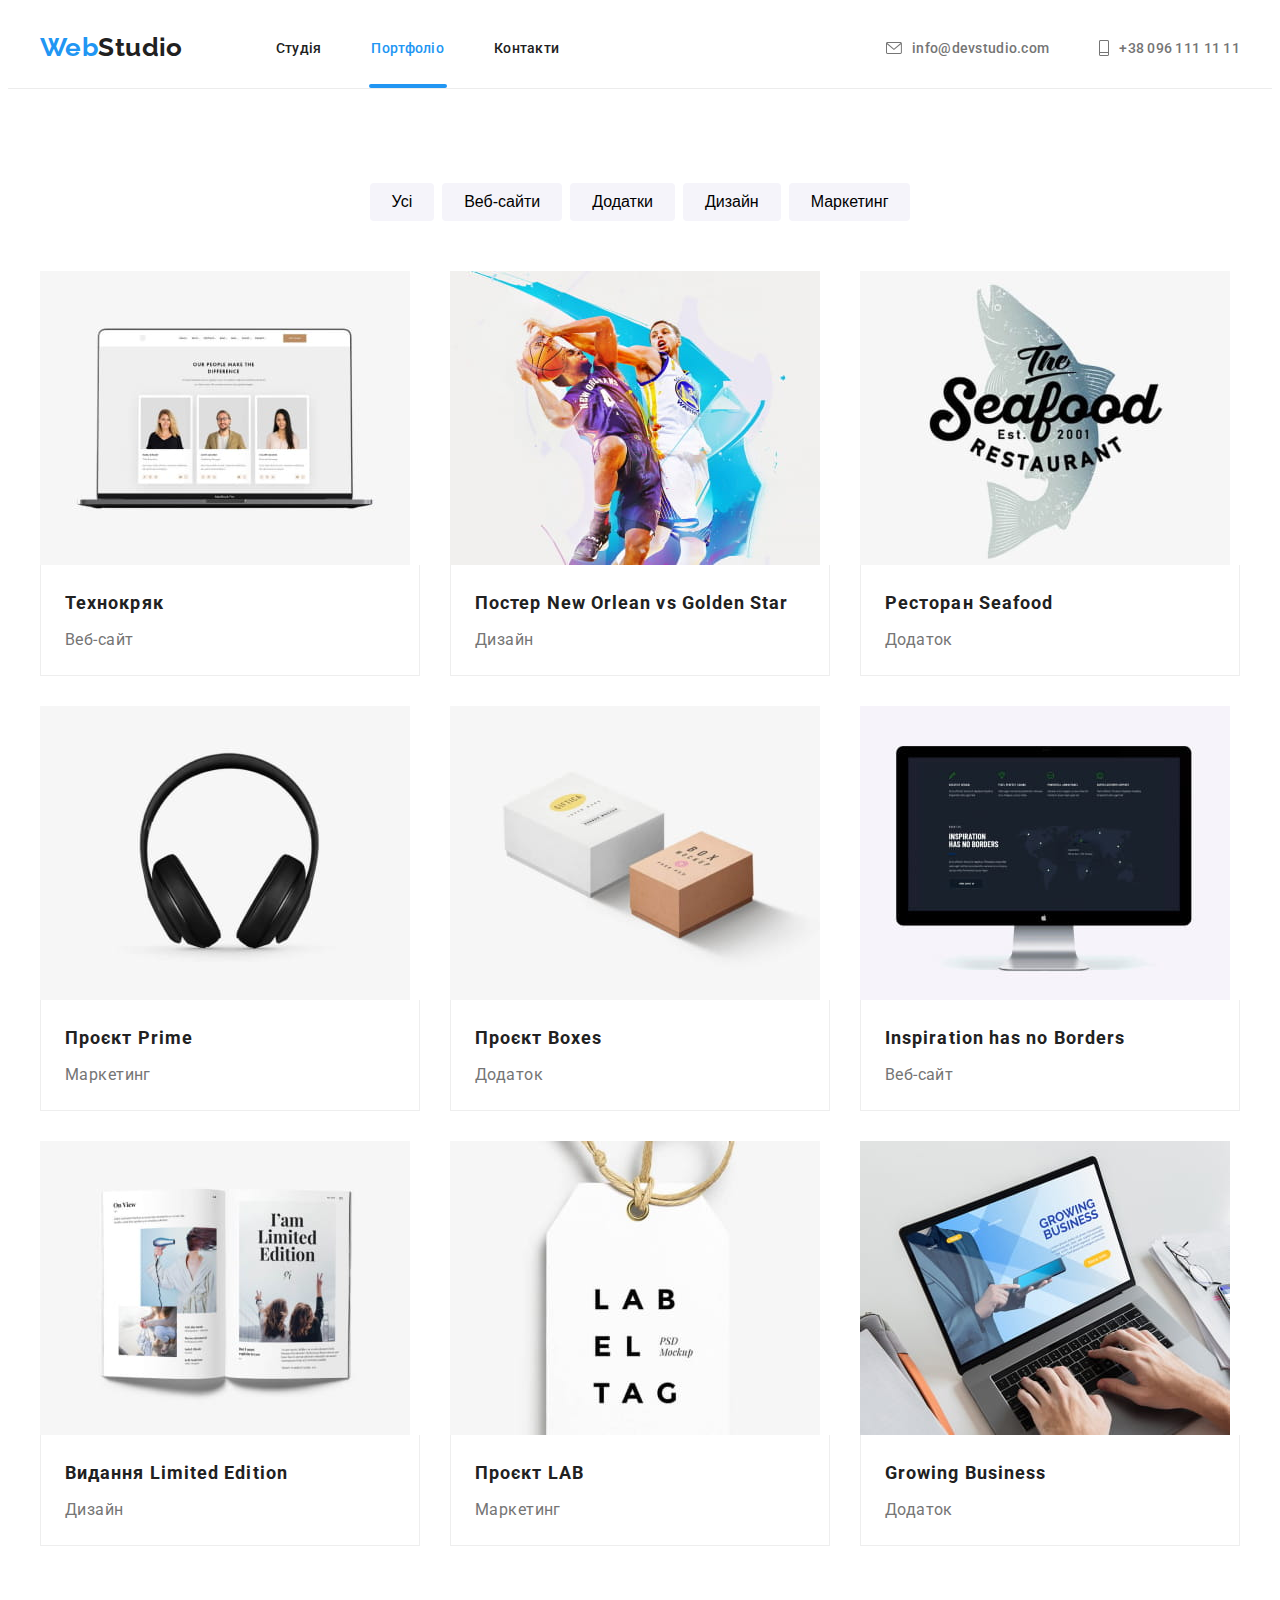
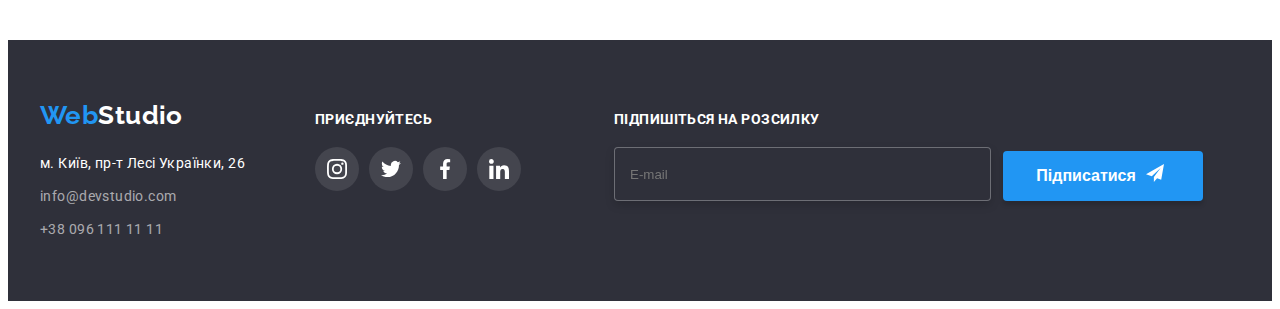
==== commit 73b4f301: "add changes" ====
--- a/portfolio.html
+++ b/portfolio.html
@@ -34,7 +34,7 @@
             <li><a class="nav__link" href="./index.html">Студія</a></li>
             <li>
               <a
-                class="nav__link current link-portfolio"
+                class="nav__link current nav__link-portfolio--active"
                 href="./portfolio.html"
                 >Портфоліо</a
               >
@@ -100,9 +100,9 @@
                     </p>
                   </div>
                 </div>
-                <div class="main-link-text">
-                  <h2 class="main-caption">Технокряк</h2>
-                  <p class="desc">Веб-сайт</p>
+                <div class="content">
+                  <h2 class="content__caption">Технокряк</h2>
+                  <p class="content__desc">Веб-сайт</p>
                 </div>
               </a>
             </li>
@@ -124,15 +124,16 @@
                     </p>
                   </div>
                 </div>
-                <div class="main-link-text">
-                  <h2 class="main-caption">
+                <div class="content">
+                  <h2 class="content__caption">
                     Постер
                     <span lang="en"
-                      >New Orlean <span class="caption-vs">vs</span> Golden
+                      >New Orlean
+                      <span class="content__caption--tiny">vs</span> Golden
                       Star</span
                     >
                   </h2>
-                  <p class="desc">Дизайн</p>
+                  <p class="content__desc">Дизайн</p>
                 </div>
               </a>
             </li>
@@ -154,11 +155,11 @@
                     </p>
                   </div>
                 </div>
-                <div class="main-link-text">
-                  <h2 class="main-caption">
+                <div class="content">
+                  <h2 class="content__caption">
                     Ресторан <span lang="en">Seafood</span>
                   </h2>
-                  <p class="desc">Додаток</p>
+                  <p class="content__desc">Додаток</p>
                 </div>
               </a>
             </li>
@@ -180,11 +181,11 @@
                     </p>
                   </div>
                 </div>
-                <div class="main-link-text">
-                  <h2 class="main-caption">
+                <div class="content">
+                  <h2 class="content__caption">
                     Проєкт <span lang="en">Prime</span>
                   </h2>
-                  <p class="desc">Маркетинг</p>
+                  <p class="content__desc">Маркетинг</p>
                 </div>
               </a>
             </li>
@@ -206,11 +207,11 @@
                     </p>
                   </div>
                 </div>
-                <div class="main-link-text">
-                  <h2 class="main-caption">
+                <div class="content">
+                  <h2 class="content__caption">
                     Проєкт <span lang="en">Boxes</span>
                   </h2>
-                  <p class="desc">Додаток</p>
+                  <p class="content__desc">Додаток</p>
                 </div>
               </a>
             </li>
@@ -232,14 +233,15 @@
                     </p>
                   </div>
                 </div>
-                <div class="main-link-text">
-                  <h2 class="main-caption">
+                <div class="content">
+                  <h2 class="content__caption">
                     <span lang="en"
                       >Inspiration
-                      <span class="caption-no">has no</span> Borders</span
+                      <span class="content__caption--tiny">has no</span>
+                      Borders</span
                     >
                   </h2>
-                  <p class="desc">Веб-сайт</p>
+                  <p class="content__desc">Веб-сайт</p>
                 </div>
               </a>
             </li>
@@ -261,11 +263,11 @@
                     </p>
                   </div>
                 </div>
-                <div class="main-link-text">
-                  <h2 class="main-caption">
+                <div class="content">
+                  <h2 class="content__caption">
                     Видання <span lang="en">Limited Edition</span>
                   </h2>
-                  <p class="desc">Дизайн</p>
+                  <p class="content__desc">Дизайн</p>
                 </div>
               </a>
             </li>
@@ -287,12 +289,14 @@
                     </p>
                   </div>
                 </div>
-                <div class="main-link-text">
-                  <h2 class="main-caption">
+                <div class="content">
+                  <h2 class="content__caption">
                     Проєкт
-                    <span lang="en"><span class="caption-lab">lab</span></span>
-                  </h2>
-                  <p class="desc">Маркетинг</p>
+                    <span lang="en"
+                      ><span class="content__caption--big">lab</span></span
+                    >
+                  </h2>
+                  <p class="content__desc">Маркетинг</p>
                 </div>
               </a>
             </li>
@@ -314,11 +318,11 @@
                     </p>
                   </div>
                 </div>
-                <div class="main-link-text">
-                  <h2 class="main-caption">
+                <div class="content">
+                  <h2 class="content__caption">
                     <span lang="en">Growing Business</span>
                   </h2>
-                  <p class="desc">Додаток</p>
+                  <p class="content__desc">Додаток</p>
                 </div>
               </a>
             </li>
@@ -327,84 +331,86 @@
       </section>
     </main>
     <footer class="footer">
-      <div class="footer-container container">
-        <div class="footer-adress">
-          <a href="" class="logo">Web<span class="logo-footer">Studio</span></a>
-          <address class="adress-box">
-            <ul class="address-list">
-              <li class="addres-item">
+      <div class="footer__container container">
+        <div class="footer__adress">
+          <a href="" class="logo"
+            >Web<span class="footer__adress-logo">Studio</span></a
+          >
+          <address class="adress">
+            <ul class="address__list">
+              <li class="addres__item">
                 <a
                   href="https://goo.gl/maps/CPtrU1FHBa2aNyZL9"
-                  class="address-link"
+                  class="address__link"
                   target="_blank"
                   rel="noopener noreferrer nofollow"
                   >м. Київ, пр-т Лесі Українки, 26</a
                 >
               </li>
-              <li class="addres-item">
-                <a href="mailto:info@devstudio.com" class="contact-link"
+              <li class="addres__item">
+                <a href="mailto:info@devstudio.com" class="adress__contact-link"
                   >info@devstudio.com</a
                 >
               </li>
-              <li class="addres-item">
-                <a href="tel:+380961111111" class="contact-link"
+              <li class="addres__item">
+                <a href="tel:+380961111111" class="adress__contact-link"
                   >+38 096 111 11 11</a
                 >
               </li>
             </ul>
           </address>
         </div>
-        <div class="footer-links">
-          <p class="footer-title">Приєднуйтесь</p>
-          <ul class="footer-list">
+        <div class="socials">
+          <p class="social__title">Приєднуйтесь</p>
+          <ul class="social__list">
             <li>
               <a
-                class="footer-link"
+                class="social__link"
                 href="https://www.instagram.com/"
                 target="_blank"
                 rel="noopener nereffer"
                 aria-label="instagram"
               >
-                <svg class="footer-icon" width="20" height="20">
+                <svg class="social__icon" width="20" height="20">
                   <use href="./images/icons.svg#icon-instagram"></use>
                 </svg>
               </a>
             </li>
             <li>
               <a
-                class="footer-link"
+                class="social__link"
                 href="https://twitter.com/"
                 target="_blank"
                 rel="noopener nereffer"
                 aria-label="twitter"
               >
-                <svg class="footer-icon" width="20" height="20">
+                <svg class="social__icon" width="20" height="20">
                   <use href="./images/icons.svg#icon-twitter"></use>
                 </svg>
               </a>
             </li>
             <li>
               <a
-                class="footer-link"
+                class="social__link"
                 href="https://uk-ua.facebook.com/"
                 target="_blank"
                 rel="noopener nereffer"
                 aria-label="facebook"
               >
-                <svg class="footer-icon" width="20" height="20">
+                <svg class="social__icon" width="20" height="20">
                   <use href="./images/icons.svg#icon-facebook"></use>
                 </svg>
               </a>
             </li>
             <li>
               <a
-                class="footer-link"
+                class="social__link"
                 href="https://ua.linkedin.com/"
                 target="_blank"
                 rel="noopener nereffer"
                 aria-label="linkedin"
               >
-                <svg class="footer-icon" width="20" height="20">
+                <svg class="social__icon" width="20" height="20">
                   <use href="./images/icons.svg#icon-linkedin"></use>
                 </svg>
               </a>
@@ -413,9 +419,9 @@
         </div>
         <div class="footer-sub">
           <label class="footer-field">
-            <strong class="footer-label-text">Підпишіться на розсилку</strong>
+            <strong class="footer-field__text">Підпишіться на розсилку</strong>
             <input
-              class="footer-mail-input"
+              class="footer-field__input"
               type="email"
               name="user-email"
               placeholder="E-mail"
@@ -423,7 +429,7 @@
           </label>
           <button class="footer-btn" type="submit">
             Підписатися
-            <svg class="icon-send" width="24" height="24">
+            <svg class="footer-btn__icon" width="24" height="24">
               <use href="./images/icons.svg#icon-send"></use>
             </svg>
           </button>
--- a/css/styles.css
+++ b/css/styles.css
@@ -56,9 +56,6 @@
     padding-right: 15px;
     margin-left: auto;
     margin-right: auto;
-
-
-    /*outline: red solid 1px;*/
 }
 
 .nav__list {
@@ -114,15 +111,15 @@
     color: var(--accent-txt-color);
 }
 
-.nav__link .current {
+.nav__link-studio--active.current {
     color: var(--accent-txt-color);
 }
 
-.logo__text {
+.nav__link-studio--active {
     position: relative;
 }
 
-.logo__text.current:after {
+.nav__link-studio--active.current:after {
     content: "";
     display: inline-block;
     width: 48px;
@@ -190,14 +187,14 @@
     padding-bottom: 200px;
 }
 
-.hero-container {
+.hero__container {
     display: flex;
     flex-wrap: wrap;
     width: 696px;
     justify-content: center;
 }
 
-.hero-title {
+.hero__title {
     font-weight: 900;
     font-size: 44px;
     line-height: calc(60 / 44);
@@ -208,7 +205,7 @@
     margin-bottom: 30px;
 }
 
-.btn {
+.hero__btn {
     background: var(--accent-txt-color);
     box-shadow: 0px 4px 4px rgba(0, 0, 0, 0.15);
     border-radius: 4px;
@@ -225,7 +222,7 @@
     transition: background-color 250ms cubic-bezier(0.4, 0, 0.2, 1);
 }
 
-.btn:hover,
+.hero__btn:hover,
 .btn:focus {
     background: #188CE8;
 }
@@ -244,16 +241,16 @@
     margin: -1px;
 }
 
-.about-container {
+.about {
     display: flex;
     gap: 30px;
 }
 
-.about-container-link {
+.about__item {
     width: 270px;
 }
 
-.box-antenna {
+.about__content {
     display: flex;
     justify-content: center;
     align-items: center;
@@ -264,40 +261,7 @@
     border-radius: 4px;
 }
 
-.box-clock {
-    display: flex;
-    justify-content: center;
-    align-items: center;
-    width: 270px;
-    height: 120px;
-    margin-bottom: 30px;
-    background-color: #F5F4FA;
-    border-radius: 4px;
-}
-
-.box-diagrama {
-    display: flex;
-    justify-content: center;
-    align-items: center;
-    width: 270px;
-    height: 120px;
-    margin-bottom: 30px;
-    background-color: #F5F4FA;
-    border-radius: 4px;
-}
-
-.box-astronaut {
-    display: flex;
-    justify-content: center;
-    align-items: center;
-    width: 270px;
-    height: 120px;
-    margin-bottom: 30px;
-    background-color: #F5F4FA;
-    border-radius: 4px;
-}
-
-.caption {
+.about__caption {
     font-weight: 700;
     font-size: 14px;
     line-height: calc(16 / 14);
@@ -305,7 +269,7 @@
     margin-bottom: 10px;
 }
 
-.text {
+.about__text {
     font-weight: 400;
     font-size: 14px;
     line-height: calc(24 / 14);
@@ -317,7 +281,7 @@
     padding-bottom: 94px;
 }
 
-.subject {
+.about-box__subject {
     font-weight: 700;
     font-size: 36px;
     line-height: calc(42 / 36);
@@ -330,12 +294,12 @@
     margin-top: 50px;
 }
 
-.about-item {
+.about-list__item {
     position: relative;
 
 }
 
-.about-list-box {
+.aside {
     width: 370px;
     height: 70px;
     background-color: rgba(47, 48, 58, 0.8);
@@ -345,7 +309,7 @@
 
 }
 
-.about-list-title {
+.aside__title {
     line-height: calc(16 / 14);
     text-transform: uppercase;
     color: var(--light-txt-color);
@@ -360,14 +324,13 @@
     background: #F5F4FA;
 }
 
-.heading {
+.team__heading {
     font-weight: 700;
     font-size: 36px;
     line-height: calc(42 / 36);
     text-align: center;
 }
-
-.team-list {
+.team__list {
     display: flex;
     gap: 30px;
     flex-wrap: wrap;
@@ -375,17 +338,17 @@
     margin-top: 50px;
 }
 
-.team-item {
+.team__item {
     background: var(--light-txt-color);
     box-shadow: 0px 1px 3px rgba(0, 0, 0, 0.12), 0px 1px 1px rgba(0, 0, 0, 0.14), 0px 2px 1px rgba(0, 0, 0, 0.2);
     border-radius: 0px 0px 4px 4px;
 }
 
-.team-item-container {
+.team-box {
     padding: 30px;
 }
 
-.heading-subtitle {
+.team-box__subtitle {
     font-weight: 500;
     font-size: 16px;
     line-height: calc(19 / 16);
@@ -393,7 +356,7 @@
     margin-bottom: 10px;
 }
 
-.desk {
+.team-box__desk {
     font-weight: 400;
     font-size: 16px;
     line-height: calc(19 / 16);
@@ -402,13 +365,13 @@
     margin-bottom: 16px;
 }
 
-.social-links {
+.socials-list {
     display: flex;
     gap: 10px;
     justify-content: center;
 }
 
-.social-link {
+.socials__link {
     display: flex;
     align-items: center;
     justify-content: center;
@@ -420,17 +383,17 @@
     transition: fill 250ms cubic-bezier(0.4, 0, 0.2, 1), background-color 250ms cubic-bezier(0.4, 0, 0.2, 1);
 }
 
-.social-link:hover .social-icon,
-.social-link:focus .social-icon {
+.socials__link:hover .socials__icon,
+.socials__link:focus .socials__icon {
     fill: var(--light-txt-color);
 }
 
-.social-link:hover,
-.social-link:focus {
+.socials__link:hover,
+.socials__link:focus {
     background-color: var(--accent-txt-color);
 }
 
-.client-title {
+.client__title {
     font-weight: 700;
     font-size: 36px;
     line-height: calc(42 / 36);
@@ -438,13 +401,13 @@
     margin-bottom: 50px;
 }
 
-.client-list {
+.client__list {
     display: flex;
     gap: 30px;
     justify-content: center;
 }
 
-.client-link {
+.client__link {
     display: flex;
     align-items: center;
     justify-content: center;
@@ -456,20 +419,20 @@
     transition: fill 250ms cubic-bezier(0.4, 0, 0.2, 1), border-color 250ms cubic-bezier(0.4, 0, 0.2, 1), color 250ms cubic-bezier(0.4, 0, 0.2, 1);
 }
 
-.icon-client {
+.client__icon {
     fill: #AFB1B8;
 
     transition: fill 250ms cubic-bezier(0.4, 0, 0.2, 1);
 }
 
-.client-link:hover,
-.client-link:focus {
+.client__link:hover,
+.client__link:focus {
     border-color: var(--accent-txt-color);
     color: var(--accent-txt-color);
 }
 
-.client-link:hover .icon-client,
-.client-link:focus .icon-client {
+.client__link:hover .client__icon,
+.client__link:focus .client__icon {
     fill: currentColor;
 }
 /**
@@ -484,7 +447,7 @@
     padding-bottom: 60px;
 }
 
-.footer-container {
+.footer__container {
     display: flex;
     width: 1200px;
     margin-left: auto;
@@ -494,22 +457,22 @@
     padding-right: 15px;
 }
 
-.logo-footer {
+.footer__adress-logo {
     color: var(--light-txt-color);
     font-family: var(--secondary-font);
 }
 
-.adress-box {
+.adress {
     margin-top: 20px;
 }
 
-.address-list {
+.address__list {
     font-style: normal;
     text-decoration: none;
     line-height: calc (24 / 14);
 }
 
-.address-link {
+.address__link {
     text-decoration: none;
     font-weight: 400;
     line-height: calc(24 / 14);
@@ -518,7 +481,7 @@
     transition: color 250ms cubic-bezier(0.4, 0, 0.2, 1);
 }
 
-.contact-link {
+.adress__contact-link {
     font-style: normal;
     text-decoration: none;
     font-weight: 400;
@@ -528,25 +491,25 @@
     transition: color 250ms cubic-bezier(0.4, 0, 0.2, 1);
 }
 
-.addres-item:not(:last-child) {
+.addres__item:not(:last-child) {
     margin-bottom: 9px;
 }
 
-.address-link:hover,
-.address-link:focus {
+.address__link:hover,
+.address__link:focus {
     color: var(--accent-txt-color);
 }
 
-.contact-link:hover,
-.contact-link:focus {
+.adress__contact-link:hover,
+.adress__contact-link:focus {
     color: var(--accent-txt-color);
 }
 
-.footer-adress {
+.footer__adress {
     margin-right: 70px;
 }
 
-.footer-title {
+.social__title {
     font-weight: 700;
     text-transform: uppercase;
     font-size: 14px;
@@ -555,19 +518,19 @@
     color: var(--light-txt-color);
 }
 
-.footer-list {
+.social__list {
     display: flex;
     gap: 10px;
 }
 
-.footer-links {
+.socials {
     display: flex;
     flex-direction: column;
     gap: 20px;
     margin-right: 93px;
 }
 
-.footer-link {
+.social__link {
     display: flex;
     align-items: center;
     justify-content: center;
@@ -580,81 +543,30 @@
     transition: background-color 250ms cubic-bezier(0.4, 0, 0.2, 1);
 }
 
-.footer-link:hover,
-.footer-link:focus {
+.social__link:hover,
+.social__link:focus {
     background-color: var(--accent-txt-color);
 }
 
-.footer-icon {
+.social__icon {
     fill: currentColor;
 }
-.backdrop {
-    position: fixed;
-    top: 0;
-    left: 0;
-
-    width: 100%;
-    height: 100%;
-    background-color: rgba(0, 0, 0, 0.2);
-    transition: visibility 250ms cubic-bezier(0.4, 0, 0.2, 1), opacity 250ms cubic-bezier(0.4, 0, 0.2, 1);
-}
-.backdrop.is-hidden {
-    opacity: 0;
-    pointer-events: none;
-    visibility:visible;
-}
-.modal {
-    position: absolute;
-    top: 50%;
-    left: 50%;
-    transform: translate(-50%, -50%);
-
-    width: 528px;
-    min-height: 581px;
-    background-color: var(--light-txt-color);
-    box-shadow: 0px 1px 3px rgba(0, 0, 0, 0.12), 0px 1px 1px rgba(0, 0, 0, 0.14), 0px 2px 1px rgba(0, 0, 0, 0.2);
-    border-radius: 4px;
-    padding: 40px;   
-}
-
-.modal-btn {
-    position: absolute;
-    top: 8px;
-    right: 8px;
-
-    display: flex;
-    justify-content: center;
-    align-items: center;
-    background-color: var(--light-txt-color);
-    border: 1px solid rgba(0, 0, 0, 0.1);
-    width: 30px;
-    height: 30px;
-    border-radius: 50%;
-    cursor: pointer;
-
-}
-.close-icon { 
-    transition: fill 250ms cubic-bezier(0.4, 0, 0.2, 1);
-}
-.modal-btn:hover .close-icon {
-    fill: var(--accent-txt-color);
-}
-.modal-btn:focus .close-icon {
-    fill: var(--accent-txt-color);
-}
+
 .footer-sub {
     display: flex;
     gap: 12px;
     align-items: flex-end;
 }
+
 .footer-field {
     position: relative;
-    
+
     display: flex;
     flex-direction: column;
 
 }
-.footer-label-text {
+
+.footer-field__text {
     display: block;
     font-weight: 700;
     font-size: 14px;
@@ -663,8 +575,8 @@
     text-transform: uppercase;
     margin-bottom: 20px;
 }
-.footer-mail-input {
-    
+
+.footer-field__input {
     width: 358px;
     height: 50px;
     padding-left: 15px;
@@ -676,10 +588,12 @@
     opacity: 1;
 
 }
-.footer-mail-input:focus::placeholder {
+
+.footer-field__input:focus::placeholder {
     opacity: 0;
 
 }
+
 .footer-btn {
     display: flex;
     align-items: center;
@@ -700,12 +614,68 @@
 
     transition: background-color 250ms cubic-bezier(0.4, 0, 0.2, 1);
 }
+
 .footer-btn:hover,
 .footer-btn:focus {
     background-color: #188CE8;
 }
-.icon-send {
+
+.footer-btn__icon {
     fill: var(--light-txt-color);
+}
+.backdrop {
+    position: fixed;
+    top: 0;
+    left: 0;
+
+    width: 100%;
+    height: 100%;
+    background-color: rgba(0, 0, 0, 0.2);
+    transition: visibility 250ms cubic-bezier(0.4, 0, 0.2, 1), opacity 250ms cubic-bezier(0.4, 0, 0.2, 1);
+}
+.backdrop.is-hidden {
+    opacity: 0;
+    pointer-events: none;
+    visibility:visible;
+}
+.modal {
+    position: absolute;
+    top: 50%;
+    left: 50%;
+    transform: translate(-50%, -50%);
+
+    width: 528px;
+    min-height: 581px;
+    background-color: var(--light-txt-color);
+    box-shadow: 0px 1px 3px rgba(0, 0, 0, 0.12), 0px 1px 1px rgba(0, 0, 0, 0.14), 0px 2px 1px rgba(0, 0, 0, 0.2);
+    border-radius: 4px;
+    padding: 40px;   
+}
+
+.modal-btn {
+    position: absolute;
+    top: 8px;
+    right: 8px;
+
+    display: flex;
+    justify-content: center;
+    align-items: center;
+    background-color: var(--light-txt-color);
+    border: 1px solid rgba(0, 0, 0, 0.1);
+    width: 30px;
+    height: 30px;
+    border-radius: 50%;
+    cursor: pointer;
+
+}
+.modal-btn__icon { 
+    transition: fill 250ms cubic-bezier(0.4, 0, 0.2, 1);
+}
+.modal-btn:hover .modal-btn__icon {
+    fill: var(--accent-txt-color);
+}
+.modal-btn:focus .modal-btn__icon {
+    fill: var(--accent-txt-color);
 }
 
 /**
@@ -714,7 +684,7 @@
   |============================
 */
 
-.register-form-title {
+.register-form__title {
     display: block;
     font-weight: 700;
     font-size: 20px;
@@ -722,19 +692,19 @@
     text-align: center;
     margin-bottom: 12px;
 }
-.register-form-group {
+.register {
     margin-bottom: 25px;
 
 }
-.register-form-field {
+.register__field {
     position: relative;
     display: block;
    
 }
-.register-form-field:not(:last-child) {
+.register__field:not(:last-child) {
     margin-bottom: 10px;
 }
-.register-form-name {
+.register__name {
     display: block;
     font-weight: 400;
     font-size: 12px;
@@ -743,7 +713,7 @@
     color: var(--secondary-txt-color);
     margin-bottom: 4px;
 }
-.register-form--message {
+.register__message {
     display: block;
     resize: none;
     width: 448px;
@@ -756,41 +726,41 @@
 
     transition: border-color 250ms cubic-bezier(0.4, 0, 0.2, 1);
 }
-.register-form--message:focus, 
-.register-form--message:hover {
+.register__message:focus, 
+.register__message:hover {
     border-color: var(--accent-txt-color);
 }
-.register-form--message::placeholder {
+.register__message::placeholder {
     font-size: 12px;
     line-height: calc(14 / 12);
     letter-spacing: 0.01em;
     color: var(--secondary-txt-color);
 }
-.register-form-agreement {
+.agreement {
     display: flex;
     gap: 7px;
     align-items: center;
     justify-content: center;
     margin-bottom: 30px;
 }
-.icon-check {
+.agreement__icon--check {
     fill: var(--light-txt-color);
     opacity: 0;
 
     transition: opacity 250ms cubic-bezier(0.4, 0, 0.2, 1);
 }
-.register-form-checkbox:checked + .register-form-icons .icon-check {
+.agreement__checkbox:checked + .agreement__icon .agreement__icon--check {
     opacity: 1;
 }
-.icon-uncheck {
+.agreement__icon--uncheck {
     opacity: 1;
     transition: opacity 250ms cubic-bezier(0.4, 0, 0.2, 1);
     
 }
-.register-form-checkbox:checked + .register-form-icons .icon-uncheck {
+.agreement__checkbox:checked + .agreement__icon .agreement__icon--uncheck {
     opacity: 0;
 }
-.register-form-input {
+.register__input {
    width: 448px;
    height: 40px;
    border: 1px solid rgba(33, 33, 33, 0.2);
@@ -801,12 +771,12 @@
 
    transition: border-color 250ms cubic-bezier(0.4, 0, 0.2, 1);
 }
-.register-form-input:focus,
-.register-form-input:hover {
+.register__input:focus,
+.register__input:hover {
     border-color: var(--accent-txt-color);
 }
 
-.register-icon {
+.register__icon {
     position: absolute;
     bottom: 11px;
     left: 12px;
@@ -814,24 +784,24 @@
 
     transition: fill 250ms cubic-bezier(0.4, 0, 0.2, 1);
 }
-.register-form-input:focus + .register-icon {
+.register__input:focus + .register__icon {
     fill: var(--accent-txt-color);
 }
-.register-form-input:hover + .register-icon {
+.register__input:hover + .register__icon {
     fill: var(--accent-txt-color);
 }
-.register-form-desc {
+.register__desc {
     line-height: calc(24 / 14);
     color: var(--secondary-txt-color);
     user-select: none;
 }
-.register-form-link {
+.register__link {
     line-height: calc(24 / 14);
     color: var(--accent-txt-color);
     text-decoration: underline;
 }
 
-.register-form-btn {
+.register__btn {
     display: flex;
     margin: 0 auto;
     align-items: center;
@@ -853,8 +823,8 @@
     
     transition: background-color 250ms cubic-bezier(0.4, 0, 0.2, 1);
 }
-.register-form-btn:hover,
-.register-form-btn:focus {
+.register__btn:hover,
+.register__btn:focus {
     background-color: #188CE8;
 }
 
@@ -869,12 +839,15 @@
     background: var(--light-txt-color);
     border-bottom: 1px solid #ECECEC;
 }
-
-.link-portfolio {
+.nav__link-portfolio--active.current {
+    color: var(--accent-txt-color);
+}
+
+.nav__link-portfolio--active {
     position: relative;
 }
 
-.link-portfolio.current:after {
+.nav__link-portfolio--active.current:after {
     content: "";
     display: inline-block;
     position: absolute;
@@ -982,14 +955,14 @@
     background: var(--light-txt-color);
 }
 
-.main-link-text {
+.content {
     padding: 20px 24px 20px 24px;
     border-bottom: 1px solid #EEEEEE;
     border-right: 1px solid #EEEEEE;
     border-left: 1px solid #EEEEEE;
 }
 
-.main-caption {
+.content__caption {
     text-transform: capitalize;
     font-weight: 700;
     font-size: 18px;
@@ -999,19 +972,15 @@
     margin-bottom: 4px;
 }
 
-.caption-vs {
+.content__caption--tiny {
     text-transform: none;
 }
 
-.caption-no {
-    text-transform: none;
-}
-
-.caption-lab {
+.content__caption--big {
     text-transform: uppercase;
 }
 
-.desc {
+.content__desc {
     font-weight: 400;
     font-size: 16px;
     line-height: calc(30 / 16);
